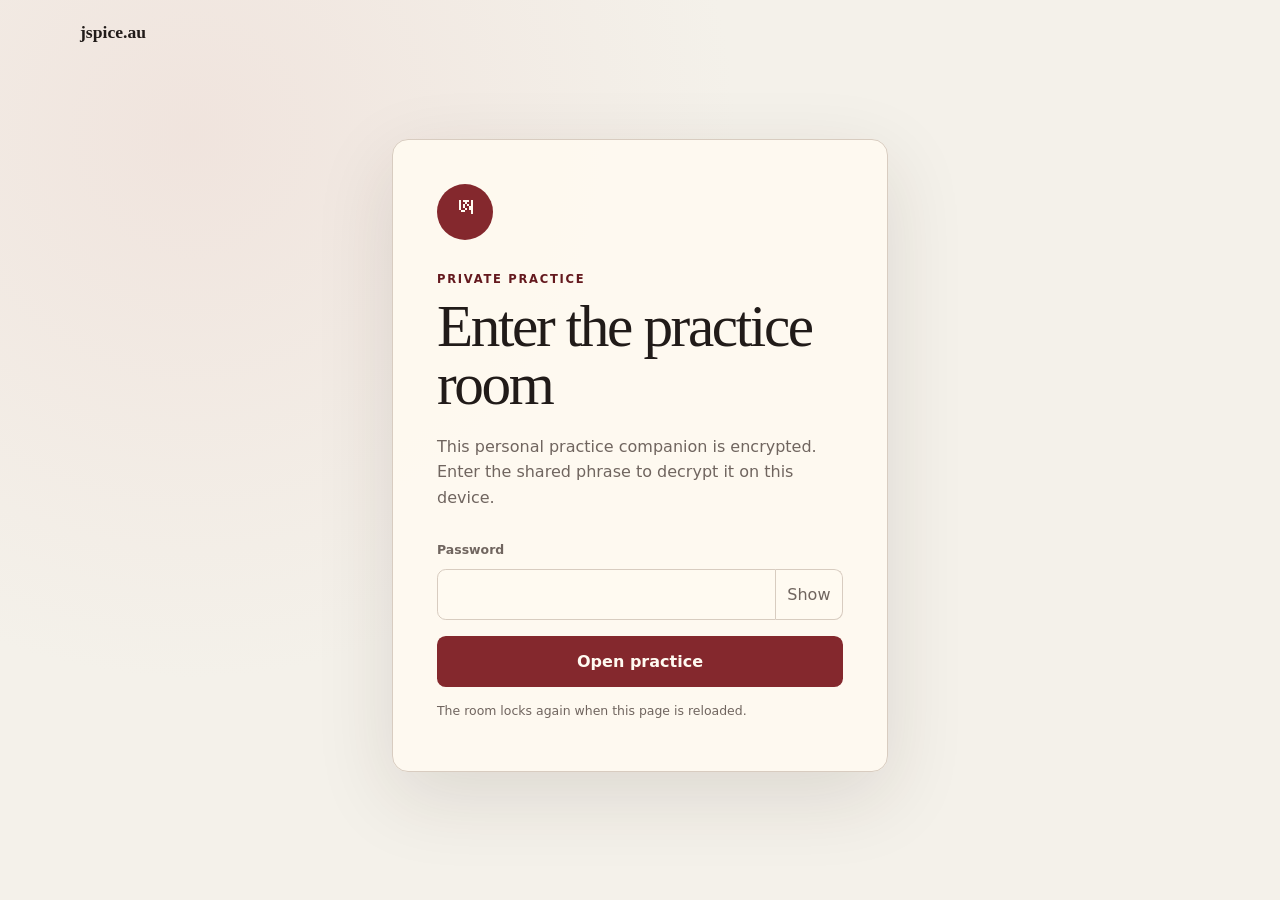
==== dorje-drolo/index.html @ 3204a87d "feat: publish encrypted practice companion" ====
<!doctype html>
<html lang="en-AU">
  <head>
    <meta charset="utf-8" />
    <meta name="viewport" content="width=device-width, initial-scale=1" />
    <meta name="robots" content="noindex, nofollow, noarchive, nosnippet" />
    <meta name="referrer" content="no-referrer" />
    <meta name="theme-color" content="#f4f1ea" />
    <meta
      http-equiv="Content-Security-Policy"
      content="default-src 'self' blob: data:; script-src 'self' 'unsafe-inline'; style-src 'self' 'unsafe-inline'; img-src 'self' blob: data:; media-src blob:; frame-src 'self' blob:; connect-src 'self'; object-src 'none'; base-uri 'self'; form-action 'self'"
    />
    <title>Private practice | jspice.au</title>
    <link rel="stylesheet" href="gate.css" />
    <script src="gate.js" defer></script>
  </head>

  <body>
    <main class="gate" id="gate">
      <a class="wordmark" href="../">jspice.au</a>

      <section class="gate-card" aria-labelledby="gate-title">
        <div class="gate-mark" aria-hidden="true">ཨ</div>
        <p class="eyebrow">Private practice</p>
        <h1 id="gate-title">Enter the practice room</h1>
        <p class="gate-copy">
          This personal practice companion is encrypted. Enter the shared
          phrase to decrypt it on this device.
        </p>

        <form id="unlock-form">
          <label for="practice-password">Password</label>
          <div class="password-row">
            <input
              id="practice-password"
              name="password"
              type="password"
              autocomplete="current-password"
              autocapitalize="none"
              spellcheck="false"
              required
            />
            <button class="reveal-button" id="reveal-password" type="button" aria-label="Show password">Show</button>
          </div>
          <button class="unlock-button" id="unlock-button" type="submit">Open practice</button>
        </form>

        <p class="status" id="status" role="status" aria-live="polite">
          The room locks again when this page is reloaded.
        </p>

        <noscript>This practice requires JavaScript to decrypt its local materials.</noscript>
      </section>
    </main>

    <section class="practice-host" id="practice-host" hidden>
      <iframe
        id="practice-frame"
        title="Private practice companion"
        sandbox="allow-scripts allow-same-origin allow-popups allow-downloads"
      ></iframe>
    </section>
  </body>
</html>
---- dorje-drolo/gate.css ----
:root {
  color-scheme: light dark;
  --paper: #f4f1ea;
  --surface: #fffaf1;
  --ink: #211b19;
  --muted: #70655f;
  --line: #d8ccc0;
  --accent: #84282d;
  --accent-deep: #64191e;
  --accent-soft: #ecd7d1;
  --serif: Georgia, "Times New Roman", serif;
  --sans: Inter, ui-sans-serif, system-ui, -apple-system, BlinkMacSystemFont, "Segoe UI", sans-serif;
}

@media (prefers-color-scheme: dark) {
  :root {
    --paper: #171413;
    --surface: #251f1d;
    --ink: #f4eadc;
    --muted: #b9aaa1;
    --line: #4a3e39;
    --accent: #dda0a4;
    --accent-deep: #f0b9bc;
    --accent-soft: #4b2b2e;
  }
}

* {
  box-sizing: border-box;
}

html,
body {
  min-height: 100%;
}

body {
  margin: 0;
  background:
    radial-gradient(circle at 15% 15%, color-mix(in srgb, var(--accent-soft) 50%, transparent), transparent 34rem),
    var(--paper);
  color: var(--ink);
  font-family: var(--sans);
}

button,
input {
  font: inherit;
}

button:focus-visible,
input:focus-visible,
a:focus-visible {
  outline: 3px solid color-mix(in srgb, var(--accent) 55%, transparent);
  outline-offset: 3px;
}

.gate {
  display: grid;
  grid-template-rows: auto 1fr;
  width: min(calc(100% - 2rem), 70rem);
  min-height: 100vh;
  margin-inline: auto;
  padding: 1.35rem 0 2rem;
}

.wordmark {
  width: fit-content;
  color: var(--ink);
  font-family: var(--serif);
  font-size: 1.1rem;
  font-weight: 700;
  text-decoration: none;
}

.gate-card {
  align-self: center;
  width: min(100%, 31rem);
  margin: 3rem auto;
  padding: clamp(1.5rem, 5vw, 2.75rem);
  border: 1px solid var(--line);
  border-radius: 1rem;
  background: color-mix(in srgb, var(--surface) 94%, transparent);
  box-shadow: 0 1.5rem 5rem rgb(53 29 22 / 12%);
}

.gate-mark {
  display: grid;
  place-items: center;
  width: 3.5rem;
  height: 3.5rem;
  margin-bottom: 2rem;
  border-radius: 50%;
  background: var(--accent);
  color: var(--surface);
  font-family: "Microsoft Himalaya", serif;
  font-size: 2rem;
}

.eyebrow {
  margin: 0 0 0.7rem;
  color: var(--accent-deep);
  font-size: 0.72rem;
  font-weight: 800;
  letter-spacing: 0.15em;
  text-transform: uppercase;
}

h1 {
  margin: 0;
  font-family: var(--serif);
  font-size: clamp(2.3rem, 9vw, 3.7rem);
  font-weight: 400;
  letter-spacing: -0.04em;
  line-height: 0.98;
}

.gate-copy {
  margin: 1.3rem 0 2rem;
  color: var(--muted);
  line-height: 1.6;
}

form,
form label {
  display: grid;
}

form {
  gap: 0.7rem;
}

form label {
  color: var(--muted);
  font-size: 0.78rem;
  font-weight: 700;
}

.password-row {
  display: grid;
  grid-template-columns: minmax(0, 1fr) auto;
}

input {
  min-width: 0;
  min-height: 3.2rem;
  padding: 0.7rem 0.85rem;
  border: 1px solid var(--line);
  border-radius: 0.55rem 0 0 0.55rem;
  background: var(--surface);
  color: var(--ink);
}

.reveal-button {
  min-width: 4.2rem;
  border: 1px solid var(--line);
  border-left: 0;
  border-radius: 0 0.55rem 0.55rem 0;
  background: var(--surface);
  color: var(--muted);
  cursor: pointer;
}

.unlock-button {
  min-height: 3.2rem;
  margin-top: 0.3rem;
  border: 0;
  border-radius: 0.55rem;
  background: var(--accent);
  color: #fffaf1;
  cursor: pointer;
  font-weight: 800;
}

.unlock-button:hover {
  background: var(--accent-deep);
}

.unlock-button:disabled {
  cursor: wait;
  opacity: 0.7;
}

.status {
  min-height: 1.5rem;
  margin: 1rem 0 0;
  color: var(--muted);
  font-size: 0.78rem;
}

.status.is-error {
  color: var(--accent-deep);
  font-weight: 700;
}

.practice-host,
.practice-host iframe {
  width: 100%;
  height: 100vh;
}

.practice-host {
  overflow: hidden;
  background: var(--paper);
}

.practice-host iframe {
  display: block;
  border: 0;
}

@media (max-width: 34rem) {
  .gate {
    width: min(calc(100% - 1rem), 70rem);
    padding-top: 0.9rem;
  }

  .gate-card {
    margin-block: 1.5rem;
    border-radius: 0.75rem;
  }
}

@media (prefers-reduced-motion: reduce) {
  * {
    scroll-behavior: auto !important;
  }
}
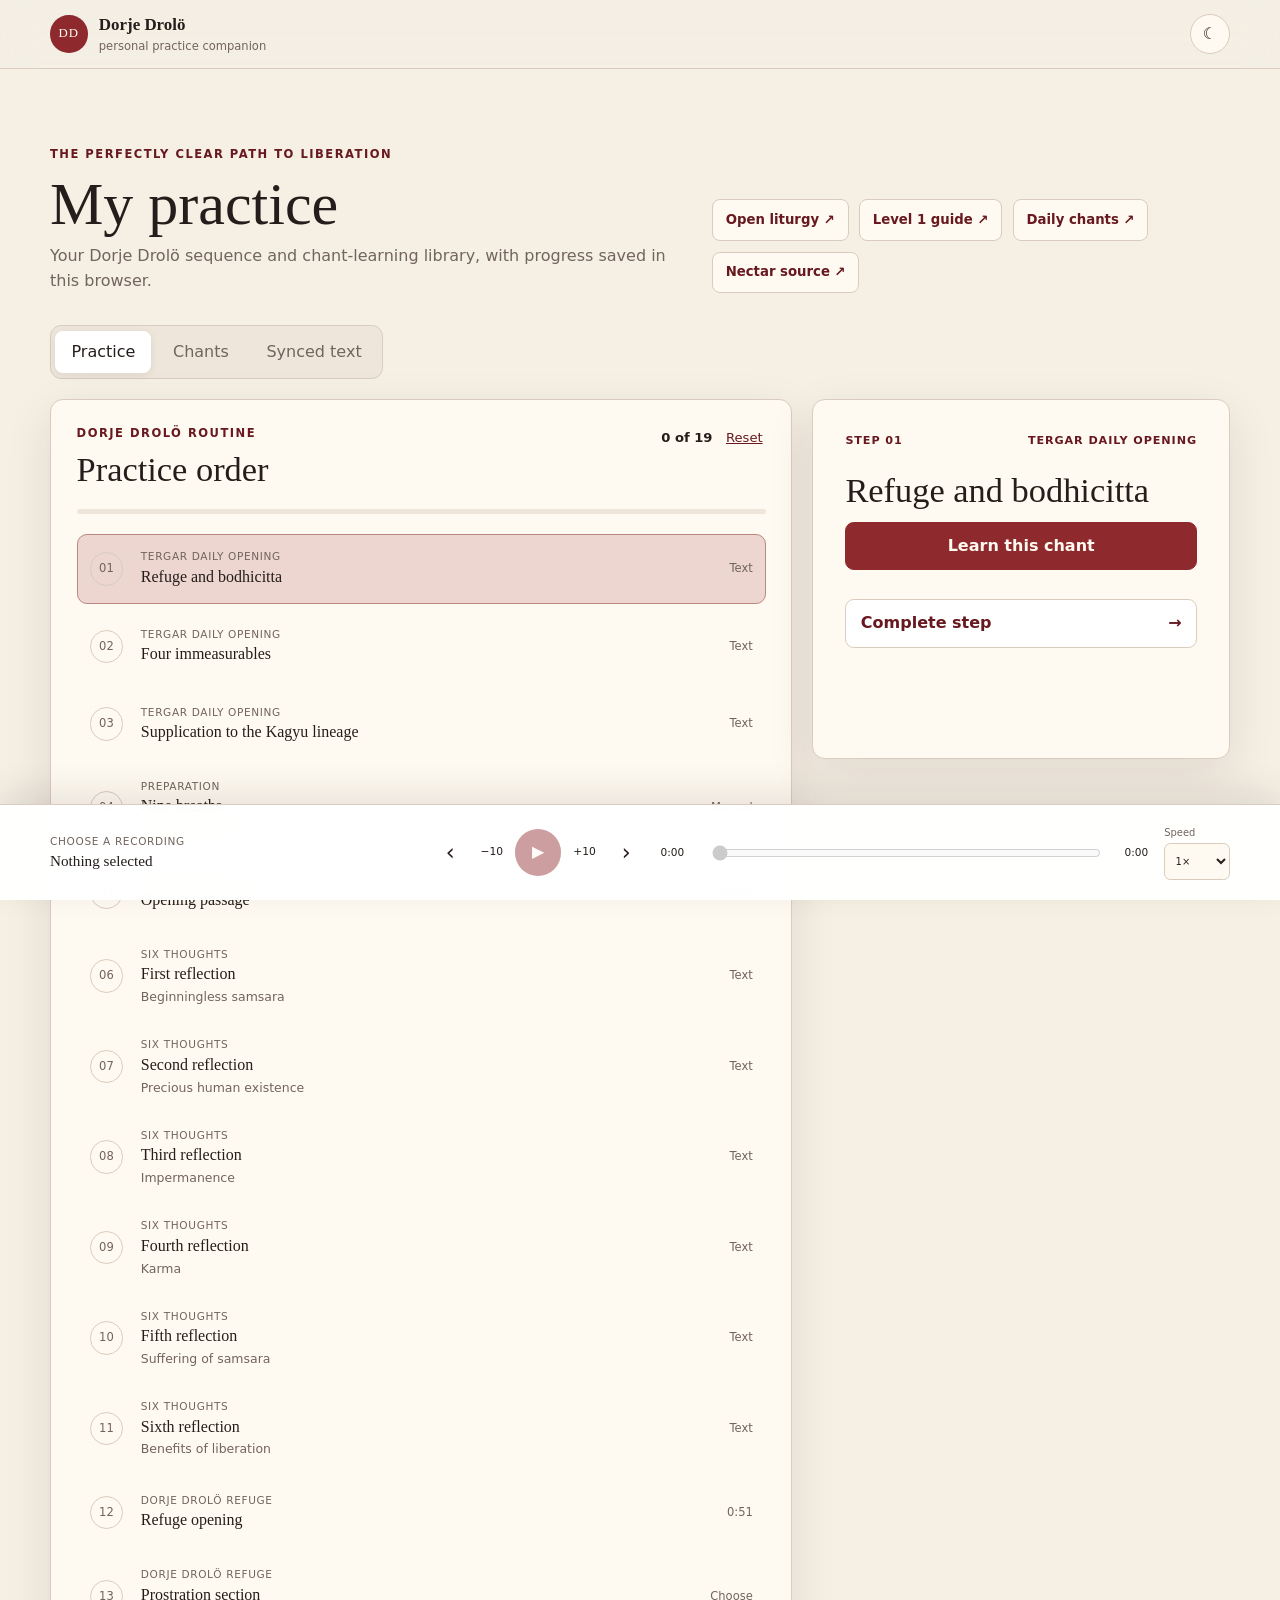
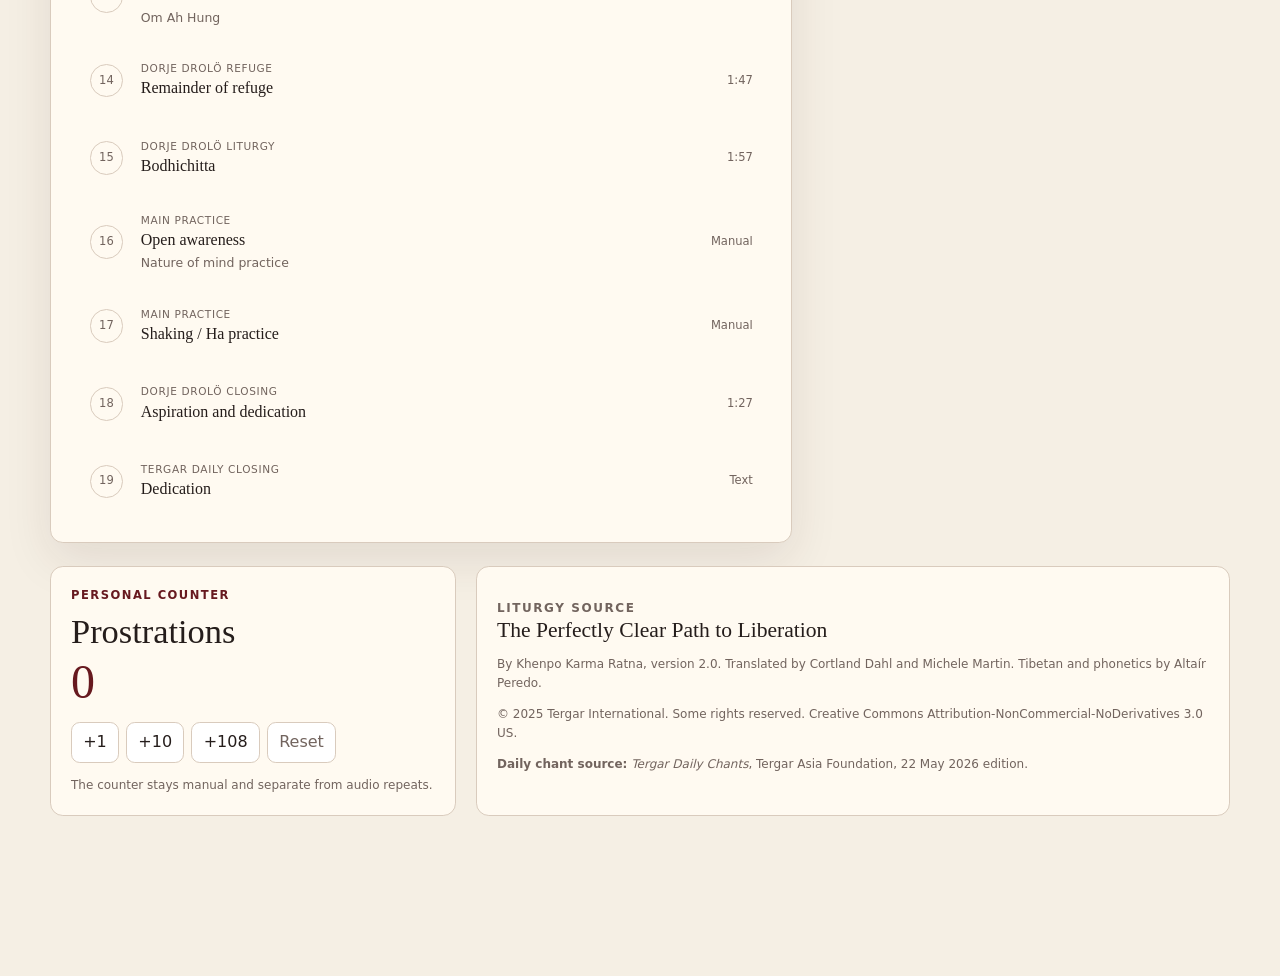
==== commit 14a41eef: "Open Dorje Drolö practice without password" ====
--- a/dorje-drolo/index.html
+++ b/dorje-drolo/index.html
@@ -3,62 +3,213 @@
   <head>
     <meta charset="utf-8" />
     <meta name="viewport" content="width=device-width, initial-scale=1" />
-    <meta name="robots" content="noindex, nofollow, noarchive, nosnippet" />
-    <meta name="referrer" content="no-referrer" />
-    <meta name="theme-color" content="#f4f1ea" />
-    <meta
-      http-equiv="Content-Security-Policy"
-      content="default-src 'self' blob: data:; script-src 'self' 'unsafe-inline'; style-src 'self' 'unsafe-inline'; img-src 'self' blob: data:; media-src blob:; frame-src 'self' blob:; connect-src 'self'; object-src 'none'; base-uri 'self'; form-action 'self'"
-    />
-    <title>Private practice | jspice.au</title>
-    <link rel="stylesheet" href="gate.css" />
-    <script src="gate.js" defer></script>
+    <meta name="robots" content="noindex, nofollow, noarchive" />
+    <meta name="theme-color" content="#761f24" />
+    <title>Dorje Drolö Practice</title>
+    <link rel="stylesheet" href="styles.css" />
+    <script src="content.js" defer></script>
+    <script src="app.js" defer></script>
   </head>
 
   <body>
-    <main class="gate" id="gate">
-      <a class="wordmark" href="../">jspice.au</a>
-
-      <section class="gate-card" aria-labelledby="gate-title">
-        <div class="gate-mark" aria-hidden="true">ཨ</div>
-        <p class="eyebrow">Private practice</p>
-        <h1 id="gate-title">Enter the practice room</h1>
-        <p class="gate-copy">
-          This personal practice companion is encrypted. Enter the shared
-          phrase to decrypt it on this device.
-        </p>
-
-        <form id="unlock-form">
-          <label for="practice-password">Password</label>
-          <div class="password-row">
-            <input
-              id="practice-password"
-              name="password"
-              type="password"
-              autocomplete="current-password"
-              autocapitalize="none"
-              spellcheck="false"
-              required
-            />
-            <button class="reveal-button" id="reveal-password" type="button" aria-label="Show password">Show</button>
-          </div>
-          <button class="unlock-button" id="unlock-button" type="submit">Open practice</button>
-        </form>
-
-        <p class="status" id="status" role="status" aria-live="polite">
-          The room locks again when this page is reloaded.
-        </p>
-
-        <noscript>This practice requires JavaScript to decrypt its local materials.</noscript>
+    <a class="skip-link" href="#practice">Skip to practice</a>
+
+    <header class="site-header">
+      <a class="wordmark" href="./" aria-label="Dorje Drolö Practice home">
+        <span class="wordmark-mark" aria-hidden="true">DD</span>
+        <span>
+          <strong>Dorje Drolö</strong>
+          <small>personal practice companion</small>
+        </span>
+      </a>
+
+      <div class="header-actions">
+        <button class="icon-button" id="theme-toggle" type="button" aria-label="Use dark theme">
+          <span aria-hidden="true">☾</span>
+        </button>
+      </div>
+    </header>
+
+    <main id="practice">
+      <section class="practice-intro" aria-labelledby="page-title">
+        <div>
+          <p class="eyebrow">The Perfectly Clear Path to Liberation</p>
+          <h1 id="page-title">My practice</h1>
+          <p>Your Dorje Drolö sequence and chant-learning library, with progress saved in this browser.</p>
+        </div>
+        <div class="document-links" aria-label="Practice documents">
+          <a href="media/Dorje%20Drolo%20Ngondro%20Liturgy-Final%20(04-25)2.0-en_US.pdf" target="_blank" rel="noopener">
+            Open liturgy <span aria-hidden="true">↗</span>
+          </a>
+          <a href="media/POL-NGO-Guide-1-DorjeDrolo-v1.pdf" target="_blank" rel="noopener">
+            Level 1 guide <span aria-hidden="true">↗</span>
+          </a>
+          <a href="media/Tergar%20Daily%20Chants%202026.pdf" target="_blank" rel="noopener">
+            Daily chants <span aria-hidden="true">↗</span>
+          </a>
+          <a href="https://learning.tergar.org/wp-content/uploads/2016/06/Nectar-of-the-Path-v1.pdf" target="_blank" rel="noopener">
+            Nectar source <span aria-hidden="true">↗</span>
+          </a>
+        </div>
+      </section>
+
+      <nav class="view-tabs" aria-label="Practice views">
+        <button class="view-tab is-active" id="practice-tab" type="button" data-view="sequence" aria-selected="true">Practice</button>
+        <button class="view-tab" id="library-tab" type="button" data-view="library" aria-selected="false">Chants</button>
+        <button class="view-tab" id="reader-tab" type="button" data-view="reader" aria-selected="false">Synced text</button>
+      </nav>
+
+      <section class="view-panel sequence-view" id="sequence-view" aria-labelledby="practice-tab">
+        <div class="sequence-column">
+          <header class="panel-heading">
+            <div>
+              <p class="eyebrow">Dorje Drolö routine</p>
+              <h2>Practice order</h2>
+            </div>
+            <div class="progress-copy">
+              <strong id="progress-count">0 of 19</strong>
+              <button class="text-button" id="reset-progress" type="button">Reset</button>
+            </div>
+          </header>
+          <div class="practice-progress" role="progressbar" aria-label="Practice progress" aria-valuemin="0" aria-valuemax="19" aria-valuenow="0">
+            <span id="progress-bar"></span>
+          </div>
+          <ol class="practice-sequence" id="practice-sequence"></ol>
+        </div>
+
+        <aside class="step-panel" id="step-panel" aria-live="polite">
+          <div class="empty-detail">
+            <span class="empty-detail-mark" aria-hidden="true">01</span>
+            <h2>Begin with refuge</h2>
+            <p>Choose a step from your practice order. Recorded chants load into the player; manual practices wait until you continue.</p>
+          </div>
+        </aside>
+      </section>
+
+      <section class="view-panel library-view" id="library-view" aria-labelledby="library-tab" hidden>
+        <aside class="library-sidebar">
+          <div>
+            <p class="eyebrow">Chant library</p>
+            <label for="track-search">Filter recordings</label>
+            <input id="track-search" type="search" placeholder="Search…" autocomplete="off" />
+          </div>
+          <nav id="section-nav" aria-label="Chant sections"></nav>
+        </aside>
+
+        <div class="library-content">
+          <header class="panel-heading">
+            <div>
+              <p class="eyebrow">18 recordings</p>
+              <h2>Chants</h2>
+            </div>
+            <p>Select any recording. The six reflections and four daily chants include synchronised learning text.</p>
+          </header>
+          <div id="track-groups" aria-live="polite"></div>
+        </div>
+      </section>
+
+      <section class="reader view-panel" id="reader" aria-labelledby="reader-tab" hidden>
+        <header class="reader-heading">
+          <div>
+            <p class="eyebrow" id="reader-kicker">Synchronised chant</p>
+            <h2 id="reader-title">First Reflection</h2>
+            <p id="reader-subtitle"></p>
+          </div>
+          <div class="reader-controls">
+            <label>
+              <span>Text</span>
+              <select id="text-layers">
+                <option value="phonetics-english">Phonetics + English</option>
+                <option value="all">Tibetan + phonetics + English</option>
+                <option value="phonetics">Phonetics only</option>
+                <option value="english">English only</option>
+              </select>
+            </label>
+            <label class="check-control">
+              <input id="follow-text" type="checkbox" checked />
+              <span>Follow text</span>
+            </label>
+            <label class="check-control">
+              <input id="pause-after-phrase" type="checkbox" />
+              <span>Pause after phrase</span>
+            </label>
+          </div>
+        </header>
+
+        <div class="reader-status">
+          <span id="reader-source"></span>
+          <span id="reader-review"></span>
+        </div>
+
+        <nav class="reader-track-nav" id="reader-track-nav" aria-label="Synchronised chants"></nav>
+
+        <div class="phrase-list" id="phrase-list"></div>
+
+        <footer class="phrase-controls" aria-label="Phrase controls">
+          <button type="button" id="previous-phrase">← Previous phrase</button>
+          <button type="button" id="repeat-phrase" aria-pressed="false">Repeat phrase</button>
+          <button type="button" id="next-phrase">Next phrase →</button>
+        </footer>
+      </section>
+
+      <section class="practice-tools" aria-labelledby="tools-title">
+        <div class="tool-card counter-card">
+          <p class="eyebrow">Personal counter</p>
+          <h2 id="tools-title">Prostrations</h2>
+          <output id="practice-count" aria-live="polite">0</output>
+          <div class="counter-actions" aria-label="Change prostration count">
+            <button type="button" data-count="1">+1</button>
+            <button type="button" data-count="10">+10</button>
+            <button type="button" data-count="108">+108</button>
+            <button class="quiet-button" id="reset-count" type="button">Reset</button>
+          </div>
+          <p class="tool-note">The counter stays manual and separate from audio repeats.</p>
+        </div>
+
+        <div class="tool-card source-card">
+          <p class="eyebrow">Liturgy source</p>
+          <h2>The Perfectly Clear Path to Liberation</h2>
+          <p>By Khenpo Karma Ratna, version 2.0. Translated by Cortland Dahl and Michele Martin. Tibetan and phonetics by Altaír Peredo.</p>
+          <p>© 2025 Tergar International. Some rights reserved. Creative Commons Attribution-NonCommercial-NoDerivatives 3.0 US.</p>
+          <p><strong>Daily chant source:</strong> <em>Tergar Daily Chants</em>, Tergar Asia Foundation, 22 May 2026 edition.</p>
+        </div>
       </section>
     </main>
 
-    <section class="practice-host" id="practice-host" hidden>
-      <iframe
-        id="practice-frame"
-        title="Private practice companion"
-        sandbox="allow-scripts allow-same-origin allow-popups allow-downloads"
-      ></iframe>
-    </section>
+    <footer class="player" id="player" aria-label="Audio player">
+      <div class="now-playing">
+        <span class="player-kicker" id="now-section">Choose a recording</span>
+        <strong id="now-title">Nothing selected</strong>
+      </div>
+
+      <div class="transport">
+        <button class="transport-button" id="previous-track" type="button" aria-label="Previous recording">‹</button>
+        <button class="transport-button small" id="rewind" type="button" aria-label="Go back 10 seconds">−10</button>
+        <button class="play-button" id="play-toggle" type="button" aria-label="Play" disabled>▶</button>
+        <button class="transport-button small" id="forward" type="button" aria-label="Go forward 10 seconds">+10</button>
+        <button class="transport-button" id="next-track" type="button" aria-label="Next recording">›</button>
+      </div>
+
+      <div class="timeline">
+        <span id="elapsed">0:00</span>
+        <input id="seek" type="range" min="0" max="100" value="0" step="0.05" aria-label="Recording position" disabled />
+        <span id="duration">0:00</span>
+      </div>
+
+      <div class="player-options">
+        <label>
+          <span>Speed</span>
+          <select id="speed" aria-label="Playback speed">
+            <option value="0.75">0.75×</option>
+            <option value="1" selected>1×</option>
+            <option value="1.25">1.25×</option>
+            <option value="1.5">1.5×</option>
+          </select>
+        </label>
+      </div>
+
+      <p class="player-message" id="player-message" role="alert" hidden></p>
+      <audio id="audio" preload="metadata"></audio>
+    </footer>
   </body>
 </html>
--- a/dorje-drolo/styles.css
+++ b/dorje-drolo/styles.css
@@ -0,0 +1,568 @@
+:root {
+  color-scheme: light;
+  --paper: #f5efe4;
+  --surface: #fffaf1;
+  --surface-strong: #ffffff;
+  --surface-soft: #eee6db;
+  --ink: #251d1b;
+  --muted: #72645e;
+  --line: #d9cbbd;
+  --accent: #8e292d;
+  --accent-deep: #67191f;
+  --accent-soft: #ecd6cf;
+  --gold: #aa7629;
+  --success: #4f6d53;
+  --shadow: 0 1rem 3rem rgb(61 32 25 / 10%);
+  --serif: Georgia, "Times New Roman", serif;
+  --sans: Inter, ui-sans-serif, system-ui, -apple-system, BlinkMacSystemFont, "Segoe UI", sans-serif;
+}
+
+:root[data-theme="dark"] {
+  color-scheme: dark;
+  --paper: #171413;
+  --surface: #211d1b;
+  --surface-strong: #2a2422;
+  --surface-soft: #332b28;
+  --ink: #f5eadb;
+  --muted: #b9aaa1;
+  --line: #4b403b;
+  --accent: #e29ba0;
+  --accent-deep: #f4b7bb;
+  --accent-soft: #4b292d;
+  --gold: #d8ae64;
+  --success: #9fc3a3;
+  --shadow: 0 1rem 3rem rgb(0 0 0 / 28%);
+}
+
+* { box-sizing: border-box; }
+
+[hidden] { display: none !important; }
+
+html { scroll-behavior: smooth; }
+
+body {
+  margin: 0;
+  padding-bottom: 128px;
+  background: var(--paper);
+  color: var(--ink);
+  font-family: var(--sans);
+  line-height: 1.55;
+}
+
+button, input, select { font: inherit; }
+
+button, a, input, select { -webkit-tap-highlight-color: transparent; }
+
+button:focus-visible, a:focus-visible, input:focus-visible, select:focus-visible {
+  outline: 3px solid color-mix(in srgb, var(--accent) 55%, transparent);
+  outline-offset: 3px;
+}
+
+a { color: inherit; }
+
+h1, h2, h3, p { margin-top: 0; }
+
+h1, h2, h3 { font-family: var(--serif); font-weight: 500; line-height: 1.12; }
+
+h1 { margin-bottom: 0.35rem; font-size: clamp(2rem, 5vw, 3.75rem); }
+
+h2 { margin-bottom: 0.25rem; font-size: clamp(1.45rem, 2.7vw, 2.15rem); }
+
+h3 { margin-bottom: 0; font-size: 1.18rem; }
+
+.skip-link {
+  position: fixed;
+  top: 0.75rem;
+  left: 0.75rem;
+  z-index: 100;
+  transform: translateY(-180%);
+  padding: 0.65rem 0.9rem;
+  border-radius: 0.4rem;
+  background: var(--surface-strong);
+}
+
+.skip-link:focus { transform: translateY(0); }
+
+.site-header {
+  position: sticky;
+  top: 0;
+  z-index: 20;
+  display: flex;
+  align-items: center;
+  justify-content: space-between;
+  gap: 1rem;
+  min-height: 66px;
+  padding: 0.75rem max(1rem, calc((100vw - 1180px) / 2));
+  border-bottom: 1px solid var(--line);
+  background: color-mix(in srgb, var(--paper) 91%, transparent);
+  backdrop-filter: blur(16px);
+}
+
+.wordmark {
+  display: inline-flex;
+  align-items: center;
+  gap: 0.7rem;
+  text-decoration: none;
+}
+
+.wordmark-mark {
+  display: grid;
+  place-items: center;
+  width: 2.35rem;
+  height: 2.35rem;
+  border-radius: 50%;
+  background: var(--accent);
+  color: var(--surface);
+  font-family: var(--serif);
+  font-size: 0.8rem;
+  letter-spacing: 0.08em;
+}
+
+.wordmark strong, .wordmark small { display: block; }
+.wordmark strong { font-family: var(--serif); font-size: 1.06rem; }
+.wordmark small { color: var(--muted); font-size: 0.72rem; }
+
+.header-actions { display: flex; align-items: center; gap: 0.85rem; }
+
+
+.icon-button {
+  display: grid;
+  place-items: center;
+  width: 2.5rem;
+  height: 2.5rem;
+  border: 1px solid var(--line);
+  border-radius: 50%;
+  background: var(--surface);
+  color: var(--ink);
+  cursor: pointer;
+}
+
+main {
+  width: min(1180px, calc(100% - 2rem));
+  margin: 0 auto;
+}
+
+.practice-intro {
+  display: flex;
+  align-items: end;
+  justify-content: space-between;
+  gap: 2rem;
+  padding: clamp(2.1rem, 6vw, 4.8rem) 0 2rem;
+}
+
+.practice-intro > div:first-child { max-width: 680px; }
+.practice-intro p:not(.eyebrow) { margin-bottom: 0; color: var(--muted); }
+
+.eyebrow {
+  margin-bottom: 0.45rem;
+  color: var(--accent-deep);
+  font-size: 0.72rem;
+  font-weight: 700;
+  letter-spacing: 0.13em;
+  text-transform: uppercase;
+}
+
+.document-links { display: flex; flex-wrap: wrap; gap: 0.65rem; }
+
+.document-links a {
+  padding: 0.6rem 0.8rem;
+  border: 1px solid var(--line);
+  border-radius: 0.5rem;
+  background: var(--surface);
+  color: var(--accent-deep);
+  font-size: 0.83rem;
+  font-weight: 650;
+  text-decoration: none;
+}
+
+.view-tabs {
+  display: flex;
+  gap: 0.35rem;
+  width: fit-content;
+  margin-bottom: 1.25rem;
+  padding: 0.28rem;
+  border: 1px solid var(--line);
+  border-radius: 0.7rem;
+  background: var(--surface-soft);
+}
+
+.view-tab {
+  min-height: 2.65rem;
+  padding: 0.55rem 1rem;
+  border: 0;
+  border-radius: 0.48rem;
+  background: transparent;
+  color: var(--muted);
+  cursor: pointer;
+}
+
+.view-tab.is-active { background: var(--surface-strong); color: var(--ink); box-shadow: 0 2px 8px rgb(30 16 10 / 8%); }
+
+.view-panel { margin-bottom: 1.4rem; }
+
+.sequence-view { display: grid; grid-template-columns: minmax(0, 1.28fr) minmax(330px, 0.72fr); gap: 1.25rem; align-items: start; }
+
+.sequence-column, .step-panel, .library-sidebar, .library-content, .reader, .tool-card {
+  border: 1px solid var(--line);
+  border-radius: 0.8rem;
+  background: var(--surface);
+  box-shadow: var(--shadow);
+}
+
+.sequence-column, .library-content { padding: clamp(1rem, 3vw, 1.6rem); }
+
+.panel-heading, .reader-heading {
+  display: flex;
+  align-items: start;
+  justify-content: space-between;
+  gap: 1.5rem;
+}
+
+.panel-heading > p { max-width: 480px; margin: 0; color: var(--muted); font-size: 0.9rem; }
+
+.progress-copy { display: flex; align-items: center; gap: 0.65rem; white-space: nowrap; font-size: 0.82rem; }
+
+.text-button {
+  padding: 0.2rem;
+  border: 0;
+  background: transparent;
+  color: var(--accent-deep);
+  text-decoration: underline;
+  cursor: pointer;
+}
+
+.practice-progress {
+  height: 5px;
+  margin: 1rem 0 1.25rem;
+  overflow: hidden;
+  border-radius: 99px;
+  background: var(--surface-soft);
+}
+
+.practice-progress span { display: block; width: 0; height: 100%; background: var(--accent); transition: width 180ms ease; }
+
+.practice-sequence { display: grid; gap: 0.45rem; margin: 0; padding: 0; list-style: none; }
+
+.sequence-item button {
+  display: grid;
+  grid-template-columns: 2.4rem minmax(0, 1fr) auto;
+  gap: 0.8rem;
+  align-items: center;
+  width: 100%;
+  min-height: 4.4rem;
+  padding: 0.65rem 0.75rem;
+  border: 1px solid transparent;
+  border-radius: 0.62rem;
+  background: transparent;
+  color: var(--ink);
+  text-align: left;
+  cursor: pointer;
+}
+
+.sequence-item button:hover { background: var(--surface-soft); }
+.sequence-item.is-selected button { border-color: color-mix(in srgb, var(--accent) 42%, var(--line)); background: var(--accent-soft); }
+
+.sequence-number {
+  display: grid;
+  place-items: center;
+  width: 2.1rem;
+  height: 2.1rem;
+  border: 1px solid var(--line);
+  border-radius: 50%;
+  color: var(--muted);
+  font-size: 0.72rem;
+  font-variant-numeric: tabular-nums;
+}
+
+.sequence-item.is-complete .sequence-number { border-color: var(--success); color: var(--success); }
+
+.sequence-copy { display: grid; min-width: 0; }
+.sequence-copy small { color: var(--muted); font-size: 0.66rem; letter-spacing: 0.06em; text-transform: uppercase; }
+.sequence-copy strong { font-family: var(--serif); font-size: 1rem; font-weight: 500; }
+.sequence-copy > span { overflow: hidden; color: var(--muted); font-size: 0.78rem; text-overflow: ellipsis; white-space: nowrap; }
+.sequence-status { color: var(--muted); font-size: 0.72rem; }
+
+.step-panel { position: sticky; top: 83px; min-height: 360px; overflow: hidden; }
+
+.empty-detail, .step-detail { padding: clamp(1.25rem, 4vw, 2rem); }
+
+.empty-detail-mark {
+  display: grid;
+  place-items: center;
+  width: 3.5rem;
+  height: 3.5rem;
+  margin-bottom: 1.3rem;
+  border-radius: 50%;
+  background: var(--accent-soft);
+  color: var(--accent-deep);
+  font-family: var(--serif);
+}
+
+.empty-detail p, .step-detail p { color: var(--muted); }
+
+.detail-topline { display: flex; justify-content: space-between; gap: 1rem; margin-bottom: 1.4rem; color: var(--accent-deep); font-size: 0.7rem; font-weight: 700; letter-spacing: 0.08em; text-transform: uppercase; }
+
+.detail-subtitle { margin-top: -0.1rem; font-family: var(--serif); font-size: 1.05rem; }
+
+.detail-kind {
+  display: inline-block;
+  margin: 0.6rem 0 1rem;
+  padding: 0.3rem 0.55rem;
+  border-radius: 99px;
+  background: var(--surface-soft);
+  color: var(--muted);
+  font-size: 0.7rem;
+}
+
+.mapping-note { padding-left: 0.75rem; border-left: 3px solid var(--gold); font-size: 0.8rem; }
+.detail-hint { font-size: 0.78rem; }
+
+.primary-action, .complete-action, .recording-choice, .phrase-controls button, .counter-actions button {
+  border: 1px solid var(--line);
+  border-radius: 0.55rem;
+  background: var(--surface-strong);
+  color: var(--ink);
+  cursor: pointer;
+}
+
+.primary-action { width: 100%; min-height: 3rem; margin: 0.5rem 0 0.8rem; border-color: var(--accent); background: var(--accent); color: var(--surface); font-weight: 700; }
+
+.recording-choices { display: grid; gap: 0.55rem; margin: 0.6rem 0 1rem; }
+
+.recording-choice { display: flex; align-items: center; gap: 0.75rem; width: 100%; min-height: 3.4rem; padding: 0.6rem 0.75rem; text-align: left; }
+.recording-choice > span:first-child { color: var(--accent-deep); }
+.recording-choice strong, .recording-choice small { display: block; }
+.recording-choice strong { font-family: var(--serif); font-weight: 500; }
+.recording-choice small { color: var(--muted); }
+
+.complete-action { display: flex; align-items: center; justify-content: space-between; width: 100%; min-height: 3rem; margin-top: 1rem; padding: 0.7rem 0.9rem; color: var(--accent-deep); font-weight: 700; }
+.complete-action.is-complete { color: var(--success); }
+
+.library-view { display: grid; grid-template-columns: 225px minmax(0, 1fr); gap: 1.25rem; align-items: start; }
+.library-sidebar { position: sticky; top: 83px; padding: 1.2rem; }
+.library-sidebar label { display: block; margin-bottom: 0.35rem; color: var(--muted); font-size: 0.75rem; }
+
+.library-sidebar input {
+  width: 100%;
+  min-height: 2.65rem;
+  padding: 0.55rem 0.65rem;
+  border: 1px solid var(--line);
+  border-radius: 0.45rem;
+  background: var(--surface-strong);
+  color: var(--ink);
+}
+
+.library-sidebar nav { display: grid; gap: 0.25rem; margin-top: 1rem; }
+.library-sidebar nav a { padding: 0.4rem 0; color: var(--muted); font-size: 0.78rem; text-decoration: none; }
+.library-sidebar nav a:hover { color: var(--accent-deep); }
+
+.track-group { padding-top: 1.4rem; scroll-margin-top: 88px; }
+.track-group + .track-group { margin-top: 1.3rem; border-top: 1px solid var(--line); }
+.track-group header { display: flex; align-items: center; justify-content: space-between; margin-bottom: 0.75rem; }
+.track-group header span { color: var(--muted); font-size: 0.75rem; }
+.track-grid { display: grid; grid-template-columns: repeat(3, minmax(0, 1fr)); gap: 0.65rem; }
+
+.track-button {
+  display: grid;
+  grid-template-columns: auto minmax(0, 1fr);
+  grid-template-rows: auto auto;
+  gap: 0.15rem 0.65rem;
+  align-items: center;
+  min-height: 6.4rem;
+  padding: 0.85rem;
+  border: 1px solid var(--line);
+  border-radius: 0.7rem;
+  background: var(--surface-strong);
+  color: var(--ink);
+  text-align: left;
+  cursor: pointer;
+}
+
+.track-button:hover, .track-button.is-active { border-color: var(--accent); background: var(--accent-soft); }
+.track-play { grid-row: 1 / 3; display: grid; place-items: center; width: 2rem; height: 2rem; border-radius: 50%; background: var(--surface-soft); color: var(--accent-deep); }
+.track-title { align-self: end; font-family: var(--serif); line-height: 1.22; }
+.track-title span { display: block; margin-top: 0.15rem; color: var(--muted); font-family: var(--sans); font-size: 0.68rem; }
+.track-meta { align-self: start; color: var(--muted); font-size: 0.68rem; }
+.empty-state { color: var(--muted); }
+
+.reader { margin: 1.25rem 0; padding: clamp(1rem, 4vw, 2rem); scroll-margin-top: 83px; }
+.reader-heading { padding-bottom: 1rem; border-bottom: 1px solid var(--line); }
+.reader-heading p { margin-bottom: 0; color: var(--muted); }
+.reader-controls { display: flex; align-items: end; flex-wrap: wrap; gap: 0.8rem; }
+.reader-controls label:not(.check-control) { display: grid; gap: 0.25rem; color: var(--muted); font-size: 0.72rem; }
+.reader-controls select { min-height: 2.6rem; padding: 0.45rem 0.6rem; border: 1px solid var(--line); border-radius: 0.45rem; background: var(--surface-strong); color: var(--ink); }
+.check-control { display: flex; align-items: center; gap: 0.4rem; min-height: 2.6rem; color: var(--muted); font-size: 0.75rem; }
+.check-control input { accent-color: var(--accent); }
+
+.reader-status { display: flex; justify-content: space-between; gap: 1rem; padding: 0.8rem 0; color: var(--muted); font-size: 0.7rem; }
+
+.reader-track-nav {
+  display: flex;
+  gap: 0.4rem;
+  overflow-x: auto;
+  margin-bottom: 1rem;
+  padding-bottom: 0.35rem;
+  scroll-snap-type: x proximity;
+  scrollbar-width: thin;
+}
+
+.reader-track-nav button {
+  flex: 0 0 auto;
+  min-width: 7.25rem;
+  min-height: 2.7rem;
+  padding: 0.45rem;
+  border: 1px solid var(--line);
+  border-radius: 0.5rem;
+  background: var(--surface-strong);
+  color: var(--muted);
+  cursor: pointer;
+  scroll-snap-align: center;
+}
+
+.reader-track-nav button[aria-current="true"] { border-color: var(--accent); background: var(--accent-soft); color: var(--accent-deep); }
+
+.phrase-list { display: grid; gap: 0.35rem; }
+
+.phrase {
+  display: grid;
+  grid-template-columns: 3.1rem minmax(0, 1fr) 1.5rem;
+  gap: 0.9rem;
+  align-items: center;
+  width: 100%;
+  min-height: 5.5rem;
+  padding: 0.9rem;
+  border: 1px solid transparent;
+  border-radius: 0.65rem;
+  background: transparent;
+  color: var(--ink);
+  text-align: left;
+  cursor: pointer;
+}
+
+.phrase:hover { background: var(--surface-soft); }
+.phrase.is-active { border-color: color-mix(in srgb, var(--accent) 40%, var(--line)); background: var(--accent-soft); }
+.phrase-time { align-self: start; padding-top: 0.25rem; color: var(--muted); font-size: 0.7rem; font-variant-numeric: tabular-nums; }
+.phrase-text { display: grid; gap: 0.38rem; }
+.phrase-marker { color: var(--accent-deep); font-size: 0.68rem; font-weight: 700; letter-spacing: 0.08em; text-transform: uppercase; }
+.phrase-tibetan { font-family: "Noto Serif Tibetan", "Microsoft Himalaya", serif; font-size: 1.32rem; line-height: 1.5; }
+.phrase-phonetics { font-family: var(--serif); font-size: 1rem; font-weight: 600; letter-spacing: 0.01em; }
+.phrase-english { color: var(--muted); font-family: var(--serif); font-size: 0.94rem; }
+.phrase-play { color: var(--accent-deep); }
+
+.reader[data-layers="phonetics-english"] .phrase-tibetan,
+.reader[data-layers="phonetics"] .phrase-tibetan,
+.reader[data-layers="phonetics"] .phrase-english,
+.reader[data-layers="english"] .phrase-tibetan,
+.reader[data-layers="english"] .phrase-phonetics { display: none; }
+
+.phrase-controls { display: flex; justify-content: center; flex-wrap: wrap; gap: 0.55rem; margin-top: 1rem; padding-top: 1rem; border-top: 1px solid var(--line); }
+.phrase-controls button { min-height: 2.7rem; padding: 0.55rem 0.8rem; }
+.phrase-controls button[aria-pressed="true"] { border-color: var(--accent); background: var(--accent-soft); color: var(--accent-deep); }
+
+.practice-tools { display: grid; grid-template-columns: 0.7fr 1.3fr; gap: 1.25rem; margin: 1.25rem 0 2rem; }
+.tool-card { padding: 1.25rem; box-shadow: none; }
+.counter-card output { display: block; margin: 0.5rem 0 1rem; color: var(--accent-deep); font-family: var(--serif); font-size: 3rem; line-height: 1; }
+.counter-actions { display: flex; flex-wrap: wrap; gap: 0.45rem; }
+.counter-actions button { min-height: 2.5rem; padding: 0.45rem 0.7rem; }
+.counter-actions .quiet-button { color: var(--muted); }
+.tool-note, .source-card p { margin-top: 0.8rem; margin-bottom: 0; color: var(--muted); font-size: 0.75rem; }
+.source-card h2 { font-size: 1.35rem; }
+
+.player {
+  position: fixed;
+  right: 0;
+  bottom: 0;
+  left: 0;
+  z-index: 30;
+  display: grid;
+  grid-template-columns: minmax(180px, 0.75fr) auto minmax(230px, 1fr) auto;
+  gap: 1rem;
+  align-items: center;
+  min-height: 96px;
+  padding: 0.8rem max(1rem, calc((100vw - 1180px) / 2));
+  border-top: 1px solid var(--line);
+  background: color-mix(in srgb, var(--surface-strong) 96%, transparent);
+  box-shadow: 0 -0.7rem 2.2rem rgb(34 20 16 / 10%);
+  backdrop-filter: blur(16px);
+}
+
+.now-playing { min-width: 0; }
+.now-playing span, .now-playing strong { display: block; overflow: hidden; text-overflow: ellipsis; white-space: nowrap; }
+.player-kicker { color: var(--muted); font-size: 0.66rem; letter-spacing: 0.06em; text-transform: uppercase; }
+.now-playing strong { font-family: var(--serif); font-size: 0.95rem; font-weight: 500; }
+
+.transport { display: flex; align-items: center; justify-content: center; gap: 0.3rem; }
+.transport button { display: grid; place-items: center; border: 0; border-radius: 50%; background: transparent; color: var(--ink); cursor: pointer; }
+.transport-button { width: 2.3rem; height: 2.3rem; font-size: 1.4rem; }
+.transport-button.small { font-size: 0.67rem; }
+.play-button { width: 2.9rem; height: 2.9rem; background: var(--accent) !important; color: var(--surface) !important; }
+.play-button:disabled { cursor: default; opacity: 0.45; }
+
+.timeline { display: grid; grid-template-columns: 2.6rem minmax(0, 1fr) 2.6rem; gap: 0.5rem; align-items: center; font-size: 0.66rem; font-variant-numeric: tabular-nums; }
+.timeline input { width: 100%; min-width: 0; accent-color: var(--accent); }
+.timeline span:last-child { text-align: right; }
+
+.player-options label { display: grid; gap: 0.15rem; color: var(--muted); font-size: 0.62rem; }
+.player-options select { min-height: 2.3rem; padding: 0.25rem 0.4rem; border: 1px solid var(--line); border-radius: 0.4rem; background: var(--surface); color: var(--ink); }
+.player-message { grid-column: 1 / -1; margin: -0.4rem 0 0; color: var(--accent-deep); font-size: 0.72rem; text-align: center; }
+
+@media (max-width: 900px) {
+  body { padding-bottom: 170px; }
+  .sequence-view { grid-template-columns: 1fr; }
+  .step-panel { position: static; min-height: 0; }
+  .library-view { grid-template-columns: 1fr; }
+  .library-sidebar { position: static; }
+  .library-sidebar nav { display: flex; flex-wrap: wrap; gap: 0.4rem 0.9rem; }
+  .track-grid { grid-template-columns: repeat(2, minmax(0, 1fr)); }
+  .player { grid-template-columns: minmax(0, 1fr) auto; gap: 0.5rem 0.8rem; min-height: 148px; }
+  .transport { grid-column: 2; grid-row: 1; }
+  .timeline { grid-column: 1 / -1; grid-row: 2; }
+  .player-options { grid-column: 1 / -1; grid-row: 3; justify-self: end; }
+}
+
+@media (max-width: 620px) {
+  body { padding-bottom: 194px; }
+  .site-header { min-height: 58px; }
+  .wordmark small { display: none; }
+  main { width: min(100% - 1rem, 1180px); }
+  .practice-intro { display: block; padding: 1.6rem 0 1rem; }
+  .practice-intro .document-links { margin-top: 1rem; }
+  .document-links a { flex: 1; text-align: center; }
+  .view-tabs { width: 100%; }
+  .view-tab { flex: 1; padding-inline: 0.45rem; }
+  .sequence-column, .library-content { padding: 0.75rem; }
+  .panel-heading, .reader-heading { display: block; }
+  .progress-copy { margin-top: 0.7rem; }
+  .sequence-item button { grid-template-columns: 2.2rem minmax(0, 1fr); }
+  .sequence-status { display: none; }
+  .detail-topline { display: grid; gap: 0.2rem; }
+  .track-grid { grid-template-columns: repeat(2, minmax(0, 1fr)); gap: 0.45rem; }
+  .track-button { display: flex; flex-direction: column; align-items: center; justify-content: center; min-height: 7.6rem; padding: 0.55rem; text-align: center; }
+  .track-play { flex: 0 0 2rem; }
+  .track-title { font-size: 0.9rem; }
+  .reader { padding: 0.75rem; }
+  .reader-controls { margin-top: 0.8rem; }
+  .reader-controls label:not(.check-control) { flex: 1; }
+  .reader-controls select { width: 100%; }
+  .reader-status { display: grid; gap: 0.25rem; }
+  .phrase { grid-template-columns: 2.4rem minmax(0, 1fr) 1rem; gap: 0.5rem; padding: 0.75rem 0.45rem; }
+  .phrase-tibetan { font-size: 1.14rem; }
+  .practice-tools { grid-template-columns: 1fr; gap: 0.7rem; }
+  .player { grid-template-columns: minmax(0, 1fr); min-height: 176px; padding: 0.65rem 0.75rem; }
+  .now-playing { text-align: center; }
+  .transport { grid-column: 1; grid-row: 2; }
+  .timeline { grid-column: 1; grid-row: 3; }
+  .player-options { grid-column: 1; grid-row: 4; justify-self: end; }
+}
+
+@media (max-width: 360px) {
+  .track-grid { grid-template-columns: 1fr 1fr; }
+  .track-button { min-height: 7.1rem; }
+  .reader-controls label:not(.check-control) { flex: 1 0 100%; }
+  .phrase-controls button { flex: 1 1 45%; }
+}
+
+@media (prefers-reduced-motion: reduce) {
+  html { scroll-behavior: auto; }
+  .practice-progress span { transition: none; }
+}
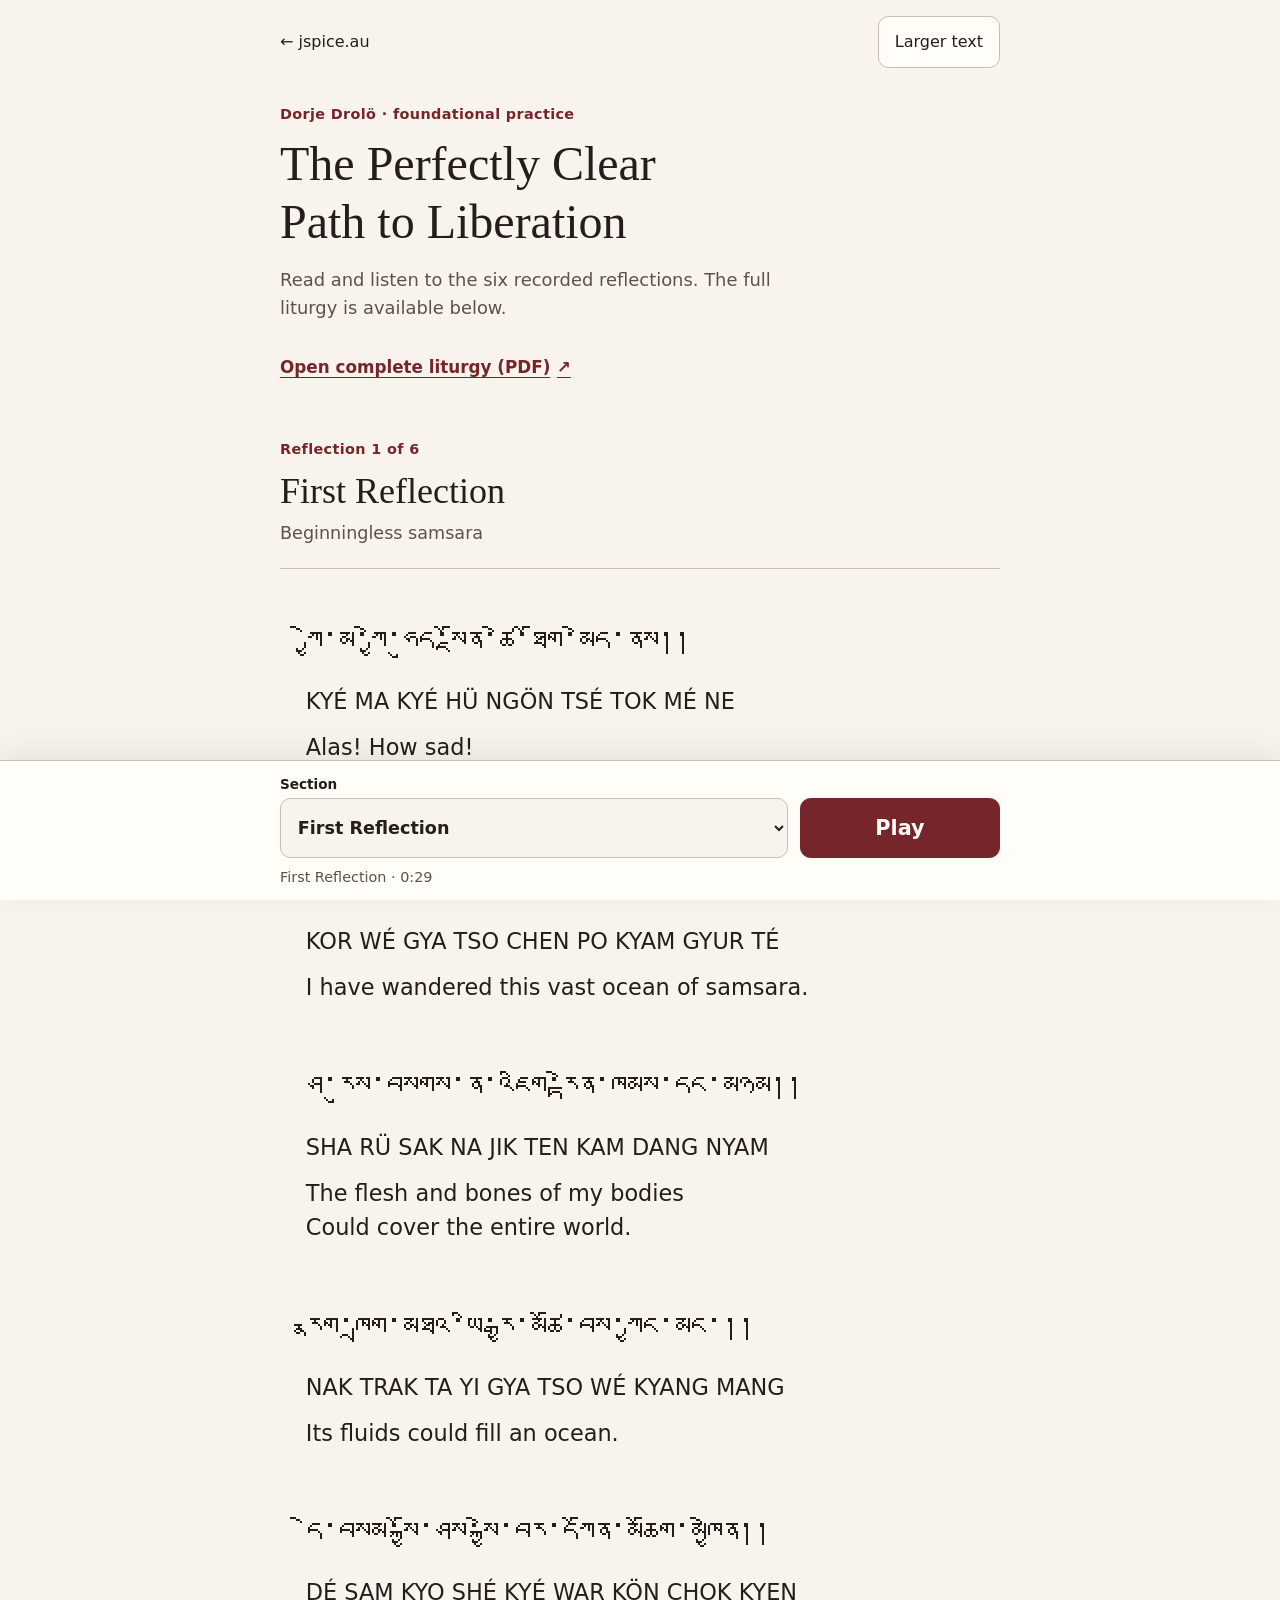
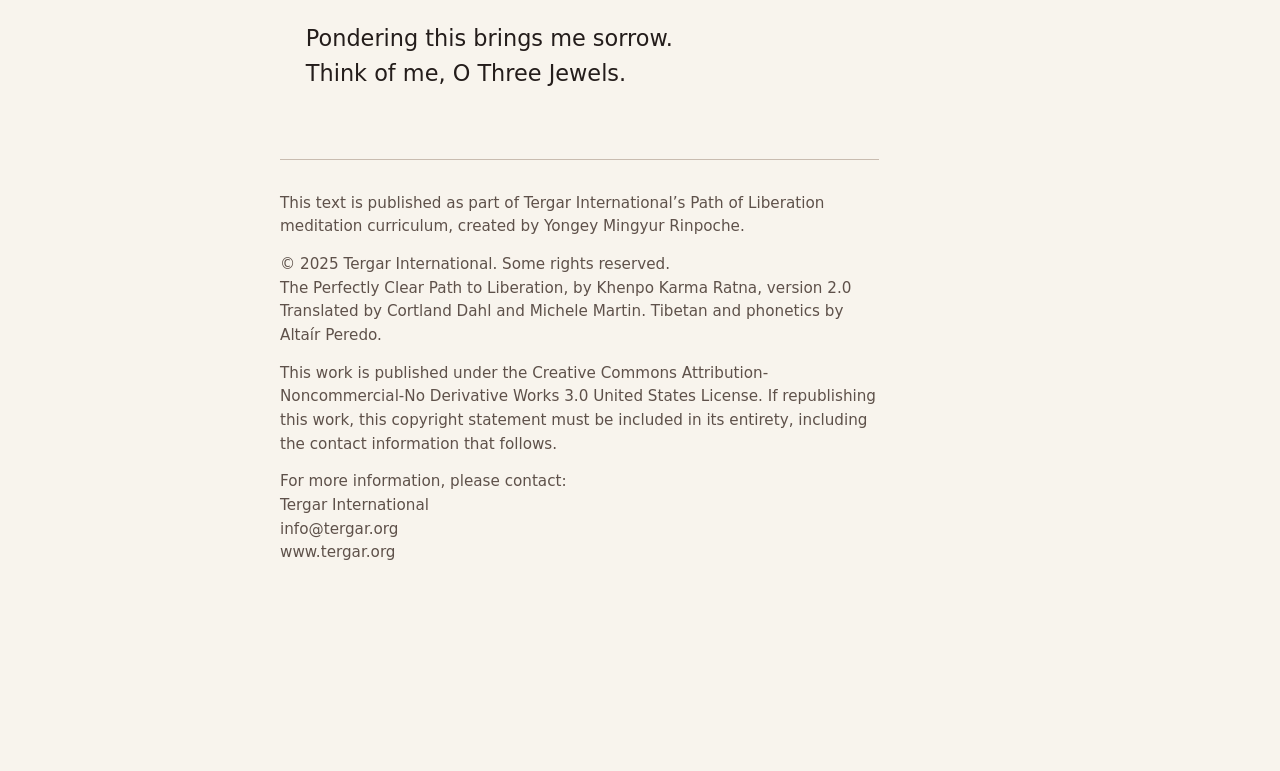
==== commit 49381be9: "Simplify Dorje Drolö page to synced reflection reader" ====
--- a/dorje-drolo/index.html
+++ b/dorje-drolo/index.html
@@ -4,212 +4,57 @@
     <meta charset="utf-8" />
     <meta name="viewport" content="width=device-width, initial-scale=1" />
     <meta name="robots" content="noindex, nofollow, noarchive" />
-    <meta name="theme-color" content="#761f24" />
-    <title>Dorje Drolö Practice</title>
-    <link rel="stylesheet" href="styles.css" />
-    <script src="content.js" defer></script>
-    <script src="app.js" defer></script>
+    <meta name="theme-color" content="#f8f4ed" />
+    <meta name="description" content="Read and listen to the six recorded reflections from the Dorje Drolö foundational practice liturgy." />
+    <title>Dorje Drolö practice | jspice.au</title>
+    <link rel="stylesheet" href="reader.css" />
+    <script src="reader-data.js" defer></script>
+    <script src="reader.js" defer></script>
   </head>
-
   <body>
-    <a class="skip-link" href="#practice">Skip to practice</a>
+    <a class="skip-link" href="#reading">Skip to reading</a>
 
     <header class="site-header">
-      <a class="wordmark" href="./" aria-label="Dorje Drolö Practice home">
-        <span class="wordmark-mark" aria-hidden="true">DD</span>
-        <span>
-          <strong>Dorje Drolö</strong>
-          <small>personal practice companion</small>
-        </span>
-      </a>
-
-      <div class="header-actions">
-        <button class="icon-button" id="theme-toggle" type="button" aria-label="Use dark theme">
-          <span aria-hidden="true">☾</span>
-        </button>
-      </div>
+      <a class="site-home" href="../" aria-label="Back to jspice.au">← jspice.au</a>
+      <button id="text-size" class="quiet-button" type="button" aria-pressed="false">Larger text</button>
     </header>
 
-    <main id="practice">
-      <section class="practice-intro" aria-labelledby="page-title">
-        <div>
-          <p class="eyebrow">The Perfectly Clear Path to Liberation</p>
-          <h1 id="page-title">My practice</h1>
-          <p>Your Dorje Drolö sequence and chant-learning library, with progress saved in this browser.</p>
+    <main id="reading">
+      <header class="liturgy-header">
+        <p class="eyebrow">Dorje Drolö · foundational practice</p>
+        <h1>The Perfectly Clear Path to Liberation</h1>
+        <p>Read and listen to the six recorded reflections. The full liturgy is available below.</p>
+        <a class="source-link" href="media/Dorje%20Drolo%20Ngondro%20Liturgy-Final%20(04-25)2.0-en_US.pdf" target="_blank" rel="noopener">Open complete liturgy (PDF) <span aria-hidden="true">↗</span></a>
+      </header>
+
+      <section class="reading-section" aria-labelledby="section-title">
+        <div class="section-heading">
+          <p id="section-position" class="eyebrow"></p>
+          <h2 id="section-title"></h2>
+          <p id="section-subtitle" class="section-subtitle"></p>
         </div>
-        <div class="document-links" aria-label="Practice documents">
-          <a href="media/Dorje%20Drolo%20Ngondro%20Liturgy-Final%20(04-25)2.0-en_US.pdf" target="_blank" rel="noopener">
-            Open liturgy <span aria-hidden="true">↗</span>
-          </a>
-          <a href="media/POL-NGO-Guide-1-DorjeDrolo-v1.pdf" target="_blank" rel="noopener">
-            Level 1 guide <span aria-hidden="true">↗</span>
-          </a>
-          <a href="media/Tergar%20Daily%20Chants%202026.pdf" target="_blank" rel="noopener">
-            Daily chants <span aria-hidden="true">↗</span>
-          </a>
-          <a href="https://learning.tergar.org/wp-content/uploads/2016/06/Nectar-of-the-Path-v1.pdf" target="_blank" rel="noopener">
-            Nectar source <span aria-hidden="true">↗</span>
-          </a>
-        </div>
+        <div id="verses" class="verses"></div>
+        <button id="return-to-verse" class="return-button" type="button" hidden>Return to current verse</button>
       </section>
 
-      <nav class="view-tabs" aria-label="Practice views">
-        <button class="view-tab is-active" id="practice-tab" type="button" data-view="sequence" aria-selected="true">Practice</button>
-        <button class="view-tab" id="library-tab" type="button" data-view="library" aria-selected="false">Chants</button>
-        <button class="view-tab" id="reader-tab" type="button" data-view="reader" aria-selected="false">Synced text</button>
-      </nav>
-
-      <section class="view-panel sequence-view" id="sequence-view" aria-labelledby="practice-tab">
-        <div class="sequence-column">
-          <header class="panel-heading">
-            <div>
-              <p class="eyebrow">Dorje Drolö routine</p>
-              <h2>Practice order</h2>
-            </div>
-            <div class="progress-copy">
-              <strong id="progress-count">0 of 19</strong>
-              <button class="text-button" id="reset-progress" type="button">Reset</button>
-            </div>
-          </header>
-          <div class="practice-progress" role="progressbar" aria-label="Practice progress" aria-valuemin="0" aria-valuemax="19" aria-valuenow="0">
-            <span id="progress-bar"></span>
-          </div>
-          <ol class="practice-sequence" id="practice-sequence"></ol>
-        </div>
-
-        <aside class="step-panel" id="step-panel" aria-live="polite">
-          <div class="empty-detail">
-            <span class="empty-detail-mark" aria-hidden="true">01</span>
-            <h2>Begin with refuge</h2>
-            <p>Choose a step from your practice order. Recorded chants load into the player; manual practices wait until you continue.</p>
-          </div>
-        </aside>
-      </section>
-
-      <section class="view-panel library-view" id="library-view" aria-labelledby="library-tab" hidden>
-        <aside class="library-sidebar">
-          <div>
-            <p class="eyebrow">Chant library</p>
-            <label for="track-search">Filter recordings</label>
-            <input id="track-search" type="search" placeholder="Search…" autocomplete="off" />
-          </div>
-          <nav id="section-nav" aria-label="Chant sections"></nav>
-        </aside>
-
-        <div class="library-content">
-          <header class="panel-heading">
-            <div>
-              <p class="eyebrow">18 recordings</p>
-              <h2>Chants</h2>
-            </div>
-            <p>Select any recording. The six reflections and four daily chants include synchronised learning text.</p>
-          </header>
-          <div id="track-groups" aria-live="polite"></div>
-        </div>
-      </section>
-
-      <section class="reader view-panel" id="reader" aria-labelledby="reader-tab" hidden>
-        <header class="reader-heading">
-          <div>
-            <p class="eyebrow" id="reader-kicker">Synchronised chant</p>
-            <h2 id="reader-title">First Reflection</h2>
-            <p id="reader-subtitle"></p>
-          </div>
-          <div class="reader-controls">
-            <label>
-              <span>Text</span>
-              <select id="text-layers">
-                <option value="phonetics-english">Phonetics + English</option>
-                <option value="all">Tibetan + phonetics + English</option>
-                <option value="phonetics">Phonetics only</option>
-                <option value="english">English only</option>
-              </select>
-            </label>
-            <label class="check-control">
-              <input id="follow-text" type="checkbox" checked />
-              <span>Follow text</span>
-            </label>
-            <label class="check-control">
-              <input id="pause-after-phrase" type="checkbox" />
-              <span>Pause after phrase</span>
-            </label>
-          </div>
-        </header>
-
-        <div class="reader-status">
-          <span id="reader-source"></span>
-          <span id="reader-review"></span>
-        </div>
-
-        <nav class="reader-track-nav" id="reader-track-nav" aria-label="Synchronised chants"></nav>
-
-        <div class="phrase-list" id="phrase-list"></div>
-
-        <footer class="phrase-controls" aria-label="Phrase controls">
-          <button type="button" id="previous-phrase">← Previous phrase</button>
-          <button type="button" id="repeat-phrase" aria-pressed="false">Repeat phrase</button>
-          <button type="button" id="next-phrase">Next phrase →</button>
-        </footer>
-      </section>
-
-      <section class="practice-tools" aria-labelledby="tools-title">
-        <div class="tool-card counter-card">
-          <p class="eyebrow">Personal counter</p>
-          <h2 id="tools-title">Prostrations</h2>
-          <output id="practice-count" aria-live="polite">0</output>
-          <div class="counter-actions" aria-label="Change prostration count">
-            <button type="button" data-count="1">+1</button>
-            <button type="button" data-count="10">+10</button>
-            <button type="button" data-count="108">+108</button>
-            <button class="quiet-button" id="reset-count" type="button">Reset</button>
-          </div>
-          <p class="tool-note">The counter stays manual and separate from audio repeats.</p>
-        </div>
-
-        <div class="tool-card source-card">
-          <p class="eyebrow">Liturgy source</p>
-          <h2>The Perfectly Clear Path to Liberation</h2>
-          <p>By Khenpo Karma Ratna, version 2.0. Translated by Cortland Dahl and Michele Martin. Tibetan and phonetics by Altaír Peredo.</p>
-          <p>© 2025 Tergar International. Some rights reserved. Creative Commons Attribution-NonCommercial-NoDerivatives 3.0 US.</p>
-          <p><strong>Daily chant source:</strong> <em>Tergar Daily Chants</em>, Tergar Asia Foundation, 22 May 2026 edition.</p>
-        </div>
-      </section>
+      <footer class="source-credit">
+        <p>This text is published as part of Tergar International’s Path of Liberation meditation curriculum, created by Yongey Mingyur Rinpoche.</p>
+        <p>© 2025 Tergar International. Some rights reserved.<br>The Perfectly Clear Path to Liberation, by Khenpo Karma Ratna, version 2.0<br>Translated by Cortland Dahl and Michele Martin. Tibetan and phonetics by Altaír Peredo.</p>
+        <p>This work is published under the Creative Commons Attribution-Noncommercial-No Derivative Works 3.0 United States License. If republishing this work, this copyright statement must be included in its entirety, including the contact information that follows.</p>
+        <p>For more information, please contact:<br>Tergar International<br>info@tergar.org<br>www.tergar.org</p>
+      </footer>
     </main>
 
-    <footer class="player" id="player" aria-label="Audio player">
-      <div class="now-playing">
-        <span class="player-kicker" id="now-section">Choose a recording</span>
-        <strong id="now-title">Nothing selected</strong>
+    <div class="player" aria-label="Audio controls">
+      <div class="player-inner">
+        <label class="section-control" for="section-select">
+          <span>Section</span>
+          <select id="section-select" aria-label="Choose a reflection"></select>
+        </label>
+        <button id="play-pause" class="play-button" type="button">Play</button>
       </div>
-
-      <div class="transport">
-        <button class="transport-button" id="previous-track" type="button" aria-label="Previous recording">‹</button>
-        <button class="transport-button small" id="rewind" type="button" aria-label="Go back 10 seconds">−10</button>
-        <button class="play-button" id="play-toggle" type="button" aria-label="Play" disabled>▶</button>
-        <button class="transport-button small" id="forward" type="button" aria-label="Go forward 10 seconds">+10</button>
-        <button class="transport-button" id="next-track" type="button" aria-label="Next recording">›</button>
-      </div>
-
-      <div class="timeline">
-        <span id="elapsed">0:00</span>
-        <input id="seek" type="range" min="0" max="100" value="0" step="0.05" aria-label="Recording position" disabled />
-        <span id="duration">0:00</span>
-      </div>
-
-      <div class="player-options">
-        <label>
-          <span>Speed</span>
-          <select id="speed" aria-label="Playback speed">
-            <option value="0.75">0.75×</option>
-            <option value="1" selected>1×</option>
-            <option value="1.25">1.25×</option>
-            <option value="1.5">1.5×</option>
-          </select>
-        </label>
-      </div>
-
-      <p class="player-message" id="player-message" role="alert" hidden></p>
-      <audio id="audio" preload="metadata"></audio>
-    </footer>
+      <p id="player-status" class="player-status" role="status" aria-live="polite">Ready to play</p>
+    </div>
+    <audio id="recording" preload="metadata"></audio>
   </body>
 </html>
--- a/dorje-drolo/reader.css
+++ b/dorje-drolo/reader.css
@@ -0,0 +1,185 @@
+:root {
+  color-scheme: light dark;
+  --paper: #f8f4ed;
+  --surface: #fffdf8;
+  --ink: #241d1b;
+  --muted: #5e514a;
+  --line: #c9bcb0;
+  --accent: #76252a;
+  --accent-ink: #fffdf8;
+  --active: #f0e4d4;
+  --focus: #4f1830;
+}
+
+@media (prefers-color-scheme: dark) {
+  :root {
+    --paper: #1d1917;
+    --surface: #29231f;
+    --ink: #fbf3e8;
+    --muted: #d0c1b2;
+    --line: #78695d;
+    --accent: #e8a6aa;
+    --accent-ink: #281214;
+    --active: #443229;
+    --focus: #f4d49c;
+  }
+}
+
+* { box-sizing: border-box; }
+[hidden] { display: none !important; }
+html { scroll-behavior: auto; }
+body {
+  margin: 0;
+  padding-bottom: 11rem;
+  background: var(--paper);
+  color: var(--ink);
+  font-family: system-ui, -apple-system, BlinkMacSystemFont, "Segoe UI", sans-serif;
+  line-height: 1.55;
+}
+button, select { font: inherit; }
+button, a, select { -webkit-tap-highlight-color: transparent; }
+:focus-visible { outline: 3px solid var(--focus); outline-offset: 3px; }
+a { color: inherit; }
+
+.skip-link {
+  position: fixed;
+  z-index: 5;
+  top: 0.5rem;
+  left: 0.5rem;
+  padding: 0.75rem 1rem;
+  background: var(--surface);
+  transform: translateY(-150%);
+}
+.skip-link:focus { transform: none; }
+
+.site-header {
+  display: flex;
+  align-items: center;
+  justify-content: space-between;
+  gap: 1rem;
+  max-width: 760px;
+  margin: auto;
+  padding: 1rem 1.25rem;
+}
+.site-home {
+  display: inline-flex;
+  align-items: center;
+  min-height: 48px;
+  font-size: 1rem;
+  text-decoration: none;
+}
+.quiet-button, .return-button {
+  min-height: 52px;
+  padding: 0.7rem 1rem;
+  border: 1px solid var(--line);
+  border-radius: 0.65rem;
+  background: var(--surface);
+  color: var(--ink);
+  cursor: pointer;
+}
+
+main { max-width: 760px; margin: auto; padding: 0 1.25rem; }
+.liturgy-header { padding: 1.2rem 0 2.8rem; }
+.eyebrow {
+  margin: 0 0 0.6rem;
+  color: var(--accent);
+  font-size: 0.9rem;
+  font-weight: 700;
+  letter-spacing: 0.025em;
+}
+h1, h2 { font-family: Georgia, "Times New Roman", serif; font-weight: 500; line-height: 1.2; }
+h1 { max-width: 19ch; margin: 0 0 1rem; font-size: clamp(2rem, 7vw, 3rem); }
+h2 { margin: 0 0 0.45rem; font-size: clamp(1.7rem, 6vw, 2.25rem); }
+.liturgy-header > p:not(.eyebrow) { max-width: 44ch; margin: 0 0 1.2rem; color: var(--muted); font-size: 1.12rem; }
+.source-link {
+  display: inline-flex;
+  align-items: center;
+  gap: 0.4rem;
+  min-height: 52px;
+  padding: 0.65rem 0;
+  color: var(--accent);
+  font-size: 1.05rem;
+  font-weight: 600;
+  text-underline-offset: 0.22em;
+}
+.reading-section { padding-bottom: 2rem; }
+.section-heading { padding-bottom: 1.3rem; border-bottom: 1px solid var(--line); }
+.section-subtitle { margin: 0; color: var(--muted); font-size: 1.1rem; }
+.verses { padding-top: 0.65rem; }
+.verse {
+  position: relative;
+  margin: 1rem 0;
+  padding: 1.15rem 1rem 1.25rem 1.3rem;
+  border-left: 5px solid transparent;
+  border-radius: 0 0.8rem 0.8rem 0;
+}
+.verse[aria-current="true"] { border-left-color: var(--accent); background: var(--active); }
+.verse p { margin: 0 0 0.7rem; }
+.verse p:last-child { margin-bottom: 0; }
+.verse .current-label { display: none; margin-bottom: 0.4rem; color: var(--accent); font-size: 0.95rem; font-weight: 700; }
+.verse[aria-current="true"] .current-label { display: block; }
+.tibetan { font-family: "Noto Serif Tibetan", "Microsoft Himalaya", "Kailasa", serif; font-size: 2rem; line-height: 1.85; overflow-wrap: anywhere; }
+.phonetics { font-size: 1.4rem; line-height: 1.55; overflow-wrap: anywhere; }
+.english { font-size: 1.4rem; line-height: 1.55; overflow-wrap: anywhere; }
+.larger-text .tibetan { font-size: 2.45rem; }
+.larger-text .phonetics, .larger-text .english { font-size: 1.75rem; }
+.return-button {
+  position: fixed;
+  z-index: 4;
+  bottom: 8rem;
+  left: 50%;
+  width: max-content;
+  max-width: calc(100vw - 2rem);
+  transform: translateX(-50%);
+  box-shadow: 0 0.4rem 1.4rem rgb(0 0 0 / 15%);
+}
+
+.source-credit { max-width: 62ch; padding: 2rem 0 1rem; border-top: 1px solid var(--line); color: var(--muted); font-size: 0.95rem; }
+.source-credit p { margin: 0 0 0.9rem; }
+
+.player {
+  position: fixed;
+  z-index: 3;
+  right: 0;
+  bottom: 0;
+  left: 0;
+  padding: 0.8rem max(1rem, env(safe-area-inset-right)) max(0.75rem, env(safe-area-inset-bottom));
+  border-top: 1px solid var(--line);
+  background: var(--surface);
+  box-shadow: 0 -0.5rem 1.8rem rgb(0 0 0 / 7%);
+}
+.player-inner { display: flex; align-items: end; gap: 0.75rem; max-width: 720px; margin: auto; }
+.section-control { display: grid; gap: 0.2rem; flex: 1 1 auto; min-width: 0; font-size: 0.85rem; font-weight: 600; }
+.section-control select {
+  width: 100%;
+  min-height: 60px;
+  padding: 0.55rem 0.8rem;
+  border: 1px solid var(--line);
+  border-radius: 0.65rem;
+  background: var(--paper);
+  color: var(--ink);
+  font-size: 1.1rem;
+}
+.play-button {
+  flex: 0 0 min(36%, 200px);
+  min-height: 60px;
+  padding: 0.5rem 1rem;
+  border: 1px solid var(--accent);
+  border-radius: 0.65rem;
+  background: var(--accent);
+  color: var(--accent-ink);
+  font-size: 1.3rem;
+  font-weight: 700;
+  cursor: pointer;
+}
+.player-status { max-width: 720px; margin: 0.45rem auto 0; color: var(--muted); font-size: 0.9rem; }
+
+@media (max-width: 420px) {
+  .site-header, main { padding-right: 1rem; padding-left: 1rem; }
+  .liturgy-header { padding-bottom: 2rem; }
+  .verse { padding-right: 0.45rem; padding-left: 0.9rem; }
+  .tibetan { font-size: 1.9rem; }
+  .phonetics, .english { font-size: 1.32rem; }
+  .larger-text .tibetan { font-size: 2.25rem; }
+  .larger-text .phonetics, .larger-text .english { font-size: 1.6rem; }
+}
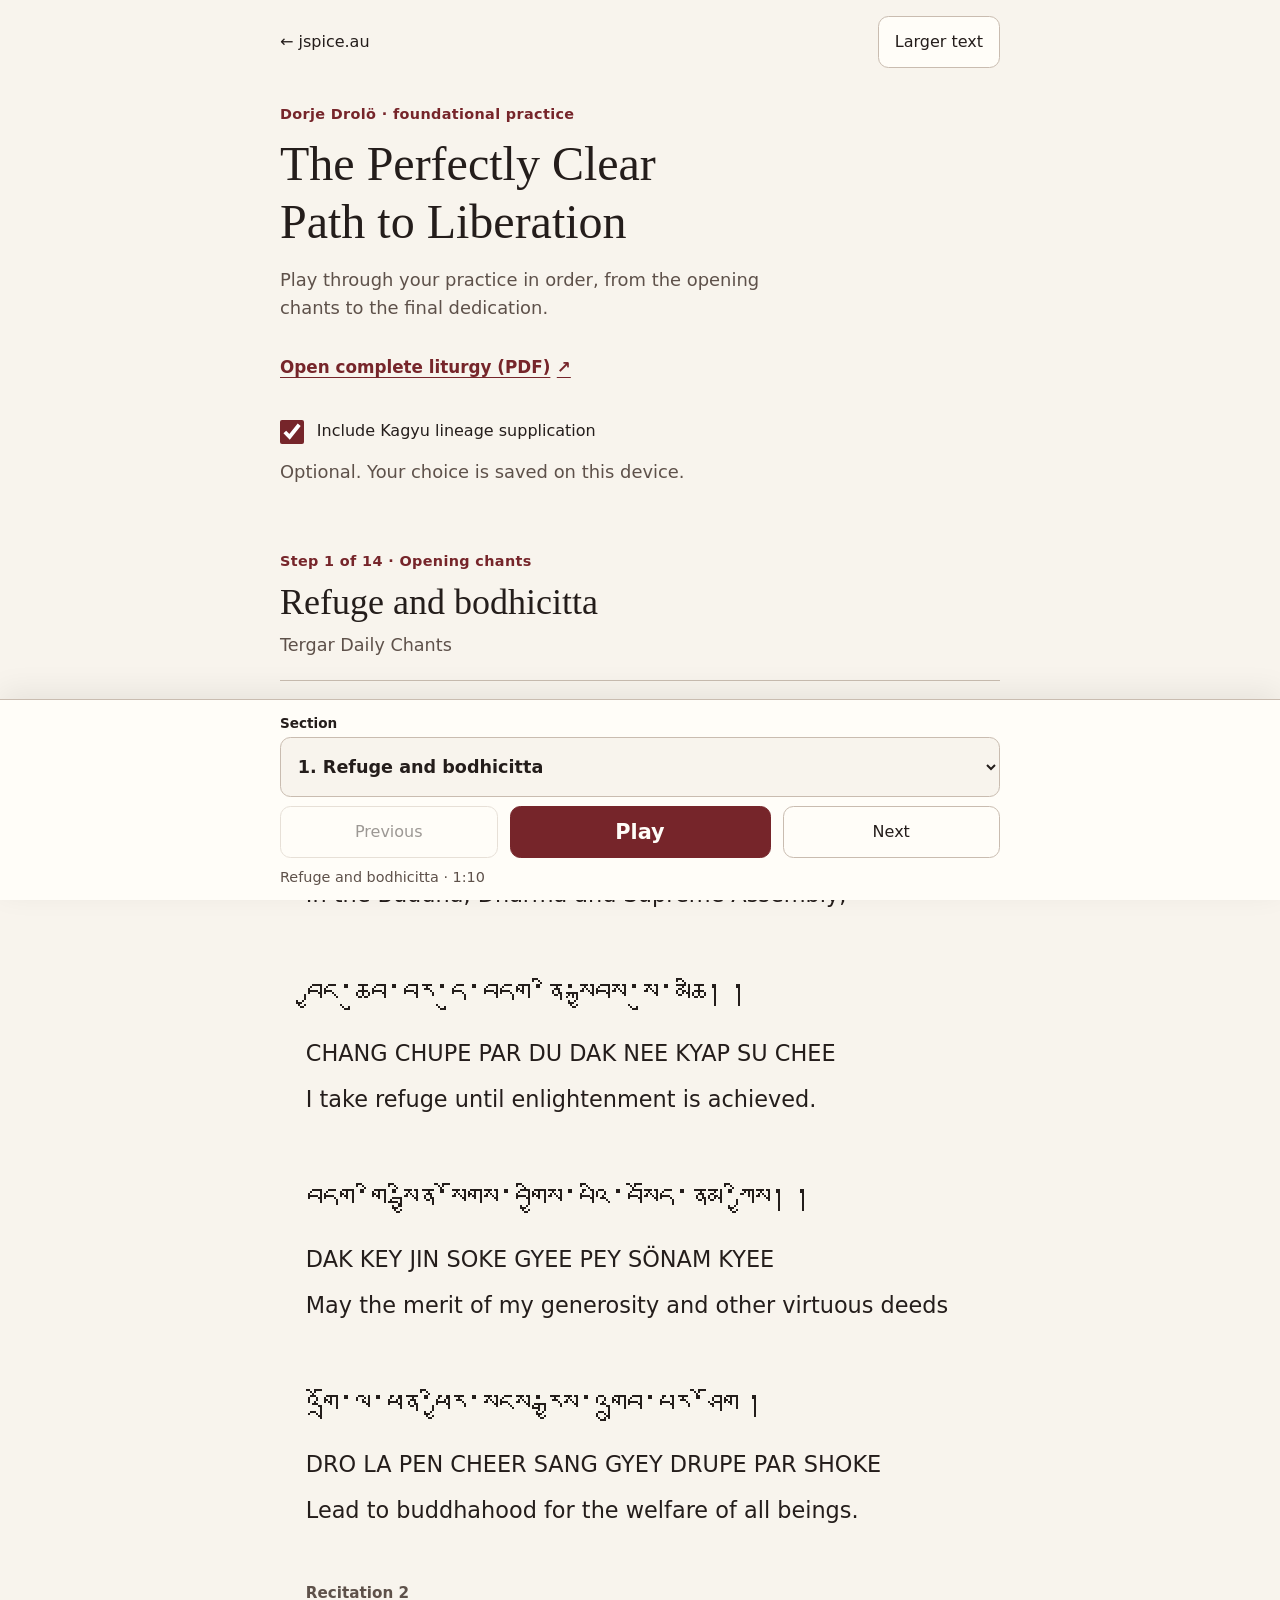
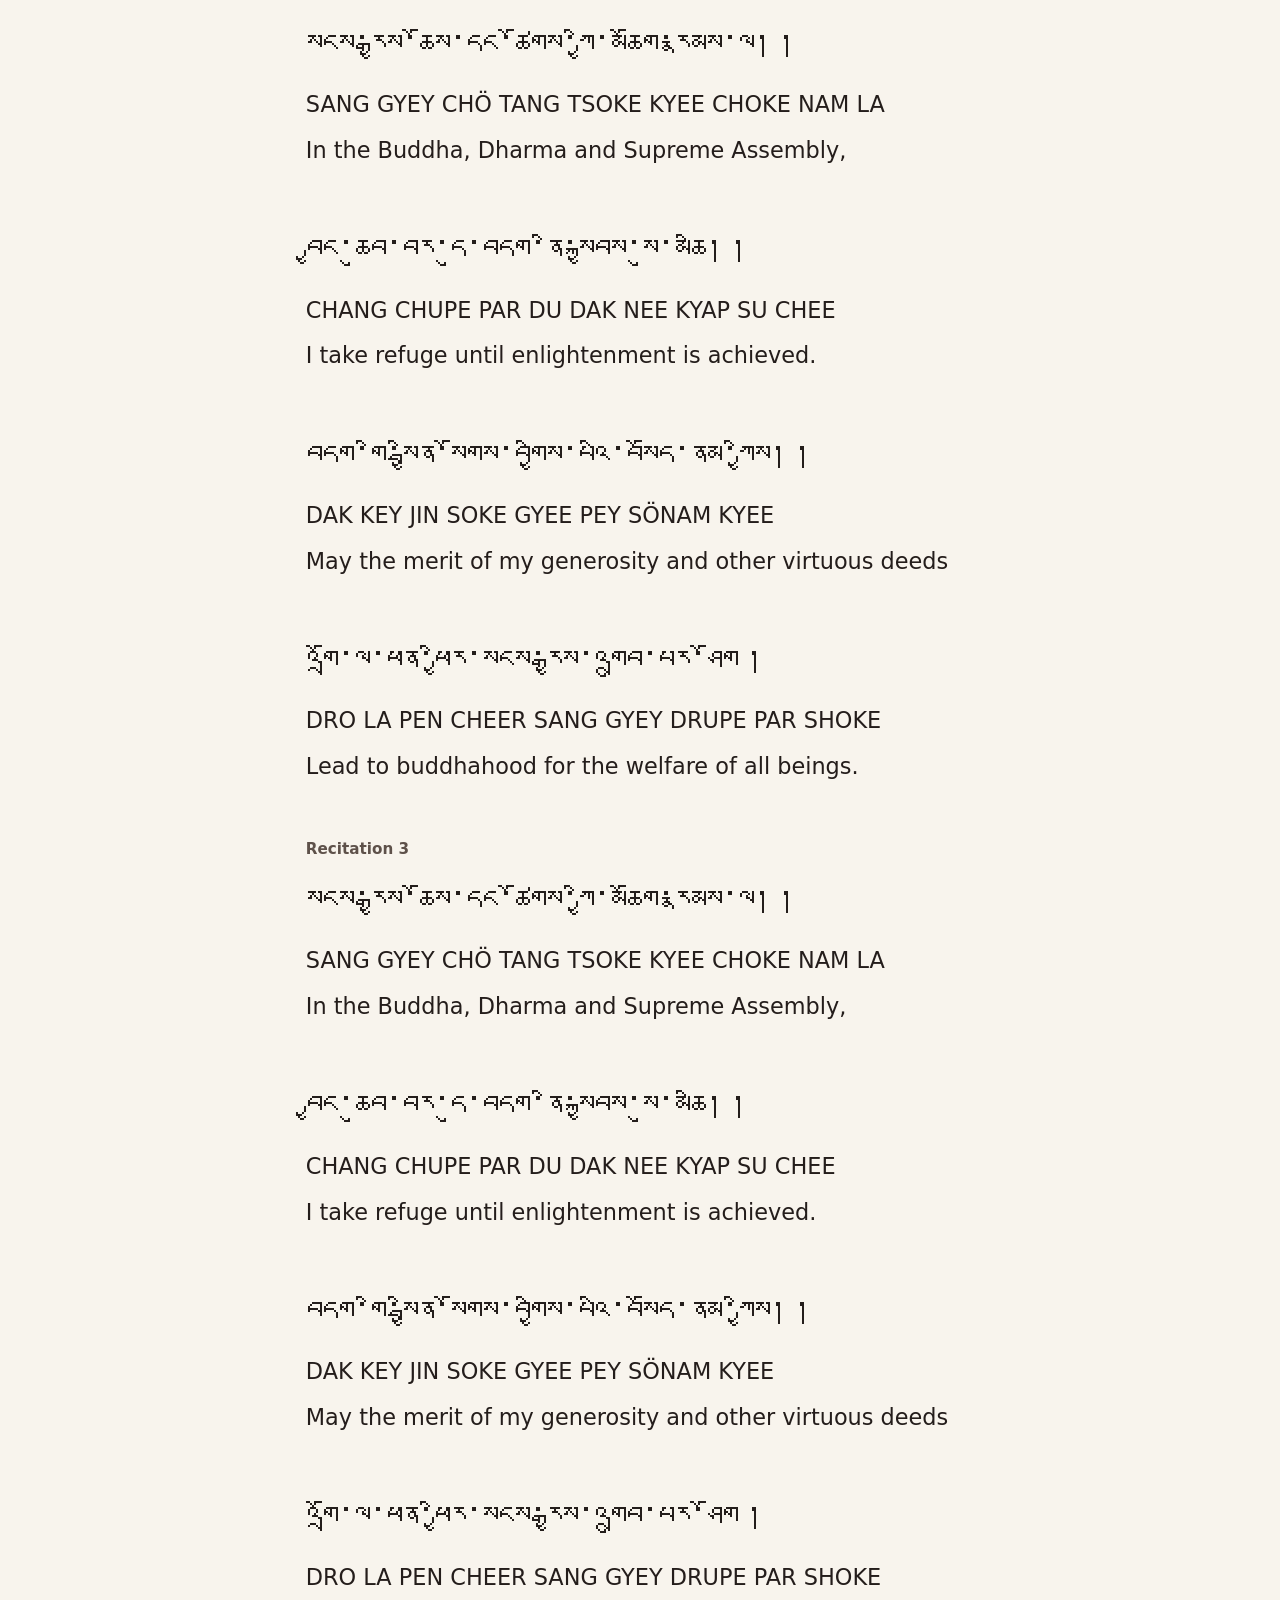
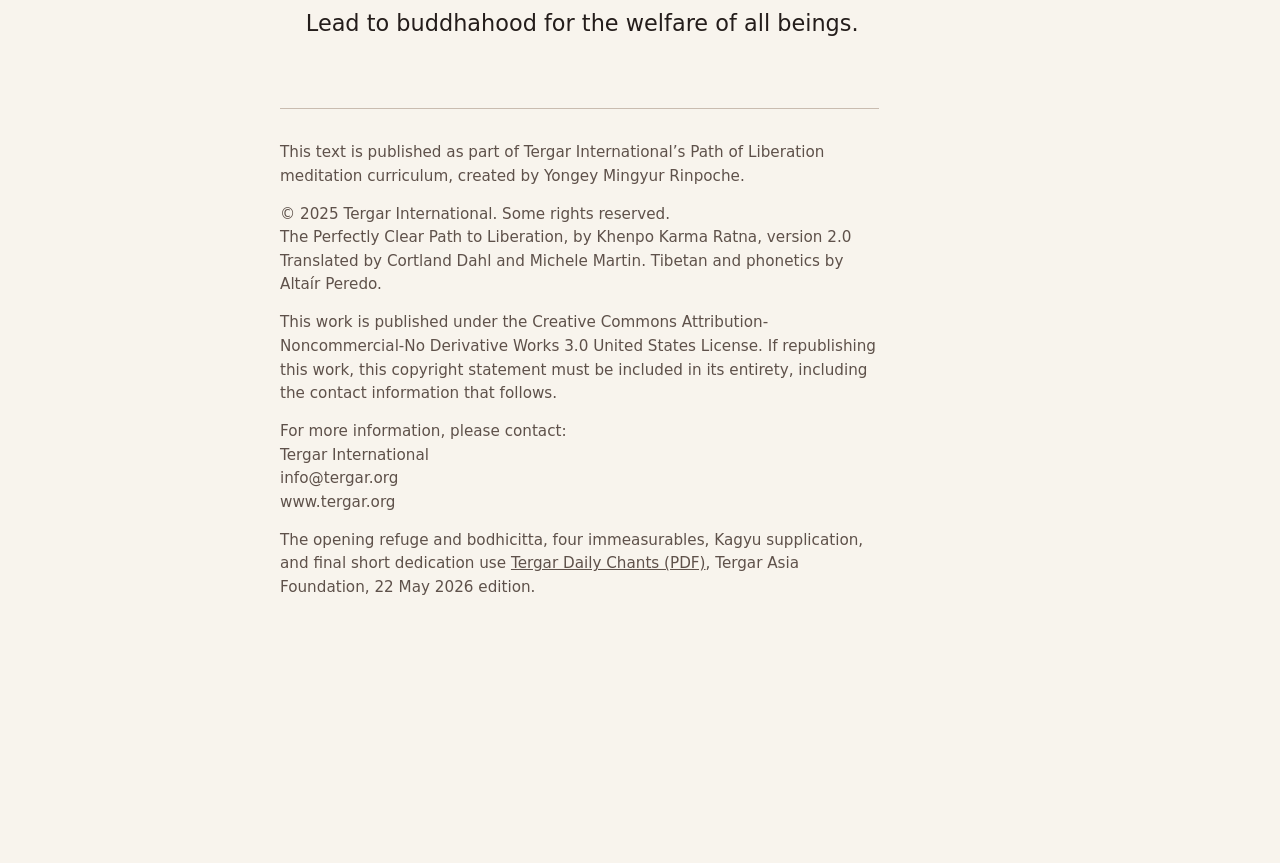
==== commit 62288f95: "feat: restore full Dorje Drolo chant sequence" ====
--- a/dorje-drolo/index.html
+++ b/dorje-drolo/index.html
@@ -5,11 +5,12 @@
     <meta name="viewport" content="width=device-width, initial-scale=1" />
     <meta name="robots" content="noindex, nofollow, noarchive" />
     <meta name="theme-color" content="#f8f4ed" />
-    <meta name="description" content="Read and listen to the six recorded reflections from the Dorje Drolö foundational practice liturgy." />
+    <meta name="description" content="Follow the Dorje Drolö practice sequence, from opening refuge and bodhicitta through the six reflections, prostrations, and closing dedications." />
     <title>Dorje Drolö practice | jspice.au</title>
-    <link rel="stylesheet" href="reader.css" />
-    <script src="reader-data.js" defer></script>
-    <script src="reader.js" defer></script>
+    <link rel="stylesheet" href="reader.css?v=20261004-sequence" />
+    <script src="content.js?v=20261004-sequence" defer></script>
+    <script src="reader-data.js?v=20261004-sequence" defer></script>
+    <script src="reader.js?v=20261004-sequence" defer></script>
   </head>
   <body>
     <a class="skip-link" href="#reading">Skip to reading</a>
@@ -23,8 +24,13 @@
       <header class="liturgy-header">
         <p class="eyebrow">Dorje Drolö · foundational practice</p>
         <h1>The Perfectly Clear Path to Liberation</h1>
-        <p>Read and listen to the six recorded reflections. The full liturgy is available below.</p>
+        <p>Play through your practice in order, from the opening chants to the final dedication.</p>
         <a class="source-link" href="media/Dorje%20Drolo%20Ngondro%20Liturgy-Final%20(04-25)2.0-en_US.pdf" target="_blank" rel="noopener">Open complete liturgy (PDF) <span aria-hidden="true">↗</span></a>
+        <label class="practice-option" for="include-lineage">
+          <input id="include-lineage" type="checkbox" checked aria-describedby="lineage-help" />
+          <span>Include Kagyu lineage supplication</span>
+        </label>
+        <p id="lineage-help" class="option-help">Optional. Your choice is saved on this device.</p>
       </header>
 
       <section class="reading-section" aria-labelledby="section-title">
@@ -32,6 +38,10 @@
           <p id="section-position" class="eyebrow"></p>
           <h2 id="section-title"></h2>
           <p id="section-subtitle" class="section-subtitle"></p>
+        </div>
+        <div id="recording-note" class="recording-note" hidden>
+          <p>Listen here and follow the text in the liturgy. Verse highlighting is not yet available for this recording.</p>
+          <a id="section-source" class="source-link" target="_blank" rel="noopener">Open text in the liturgy (PDF) ↗</a>
         </div>
         <div id="verses" class="verses"></div>
         <button id="return-to-verse" class="return-button" type="button" hidden>Return to current verse</button>
@@ -42,6 +52,7 @@
         <p>© 2025 Tergar International. Some rights reserved.<br>The Perfectly Clear Path to Liberation, by Khenpo Karma Ratna, version 2.0<br>Translated by Cortland Dahl and Michele Martin. Tibetan and phonetics by Altaír Peredo.</p>
         <p>This work is published under the Creative Commons Attribution-Noncommercial-No Derivative Works 3.0 United States License. If republishing this work, this copyright statement must be included in its entirety, including the contact information that follows.</p>
         <p>For more information, please contact:<br>Tergar International<br>info@tergar.org<br>www.tergar.org</p>
+        <p>The opening refuge and bodhicitta, four immeasurables, Kagyu supplication, and final short dedication use <a href="media/Tergar%20Daily%20Chants%202026.pdf" target="_blank" rel="noopener">Tergar Daily Chants (PDF)</a>, Tergar Asia Foundation, 22 May 2026 edition.</p>
       </footer>
     </main>
 
@@ -49,10 +60,14 @@
       <div class="player-inner">
         <label class="section-control" for="section-select">
           <span>Section</span>
-          <select id="section-select" aria-label="Choose a reflection"></select>
+          <select id="section-select" aria-label="Choose a practice section"></select>
         </label>
+      </div>
+      <nav class="section-navigation" aria-label="Practice sequence">
+        <button id="previous-section" class="quiet-button" type="button">Previous</button>
         <button id="play-pause" class="play-button" type="button">Play</button>
-      </div>
+        <button id="next-section" class="quiet-button" type="button">Next</button>
+      </nav>
       <p id="player-status" class="player-status" role="status" aria-live="polite">Ready to play</p>
     </div>
     <audio id="recording" preload="metadata"></audio>
--- a/dorje-drolo/reader.css
+++ b/dorje-drolo/reader.css
@@ -9,6 +9,7 @@
   --accent-ink: #fffdf8;
   --active: #f0e4d4;
   --focus: #4f1830;
+  --player-height: 210px;
 }
 
 @media (prefers-color-scheme: dark) {
@@ -30,7 +31,7 @@
 html { scroll-behavior: auto; }
 body {
   margin: 0;
-  padding-bottom: 11rem;
+  padding-bottom: calc(var(--player-height) + 2rem);
   background: var(--paper);
   color: var(--ink);
   font-family: system-ui, -apple-system, BlinkMacSystemFont, "Segoe UI", sans-serif;
@@ -91,6 +92,9 @@
 h1 { max-width: 19ch; margin: 0 0 1rem; font-size: clamp(2rem, 7vw, 3rem); }
 h2 { margin: 0 0 0.45rem; font-size: clamp(1.7rem, 6vw, 2.25rem); }
 .liturgy-header > p:not(.eyebrow) { max-width: 44ch; margin: 0 0 1.2rem; color: var(--muted); font-size: 1.12rem; }
+.practice-option { display: flex; align-items: center; gap: 0.8rem; min-height: 52px; margin-top: 0.8rem; cursor: pointer; }
+.practice-option input { flex: 0 0 24px; width: 24px; height: 24px; margin: 0; accent-color: var(--accent); }
+.liturgy-header > .option-help { margin: 0.2rem 0 0 2.3rem; font-size: 0.95rem; }
 .source-link {
   display: inline-flex;
   align-items: center;
@@ -105,6 +109,8 @@
 .reading-section { padding-bottom: 2rem; }
 .section-heading { padding-bottom: 1.3rem; border-bottom: 1px solid var(--line); }
 .section-subtitle { margin: 0; color: var(--muted); font-size: 1.1rem; }
+.recording-note { padding: 1rem 0; color: var(--muted); font-size: 1.1rem; }
+.recording-note p { margin: 0 0 0.5rem; }
 .verses { padding-top: 0.65rem; }
 .verse {
   position: relative;
@@ -117,6 +123,7 @@
 .verse p { margin: 0 0 0.7rem; }
 .verse p:last-child { margin-bottom: 0; }
 .verse .current-label { display: none; margin-bottom: 0.4rem; color: var(--accent); font-size: 0.95rem; font-weight: 700; }
+.verse .recitation-label { color: var(--muted); font-size: 0.95rem; font-weight: 600; }
 .verse[aria-current="true"] .current-label { display: block; }
 .tibetan { font-family: "Noto Serif Tibetan", "Microsoft Himalaya", "Kailasa", serif; font-size: 2rem; line-height: 1.85; overflow-wrap: anywhere; }
 .phonetics { font-size: 1.4rem; line-height: 1.55; overflow-wrap: anywhere; }
@@ -126,7 +133,7 @@
 .return-button {
   position: fixed;
   z-index: 4;
-  bottom: 8rem;
+  bottom: calc(var(--player-height) + 0.75rem);
   left: 50%;
   width: max-content;
   max-width: calc(100vw - 2rem);
@@ -161,7 +168,6 @@
   font-size: 1.1rem;
 }
 .play-button {
-  flex: 0 0 min(36%, 200px);
   min-height: 60px;
   padding: 0.5rem 1rem;
   border: 1px solid var(--accent);
@@ -173,6 +179,9 @@
   cursor: pointer;
 }
 .player-status { max-width: 720px; margin: 0.45rem auto 0; color: var(--muted); font-size: 0.9rem; }
+.section-navigation { display: grid; grid-template-columns: 1fr 1.2fr 1fr; gap: 0.75rem; max-width: 720px; margin: 0.6rem auto 0; }
+.section-navigation button { min-width: 0; min-height: 52px; padding: 0.4rem 0.75rem; }
+button:disabled { opacity: 0.45; cursor: default; }
 
 @media (max-width: 420px) {
   .site-header, main { padding-right: 1rem; padding-left: 1rem; }
